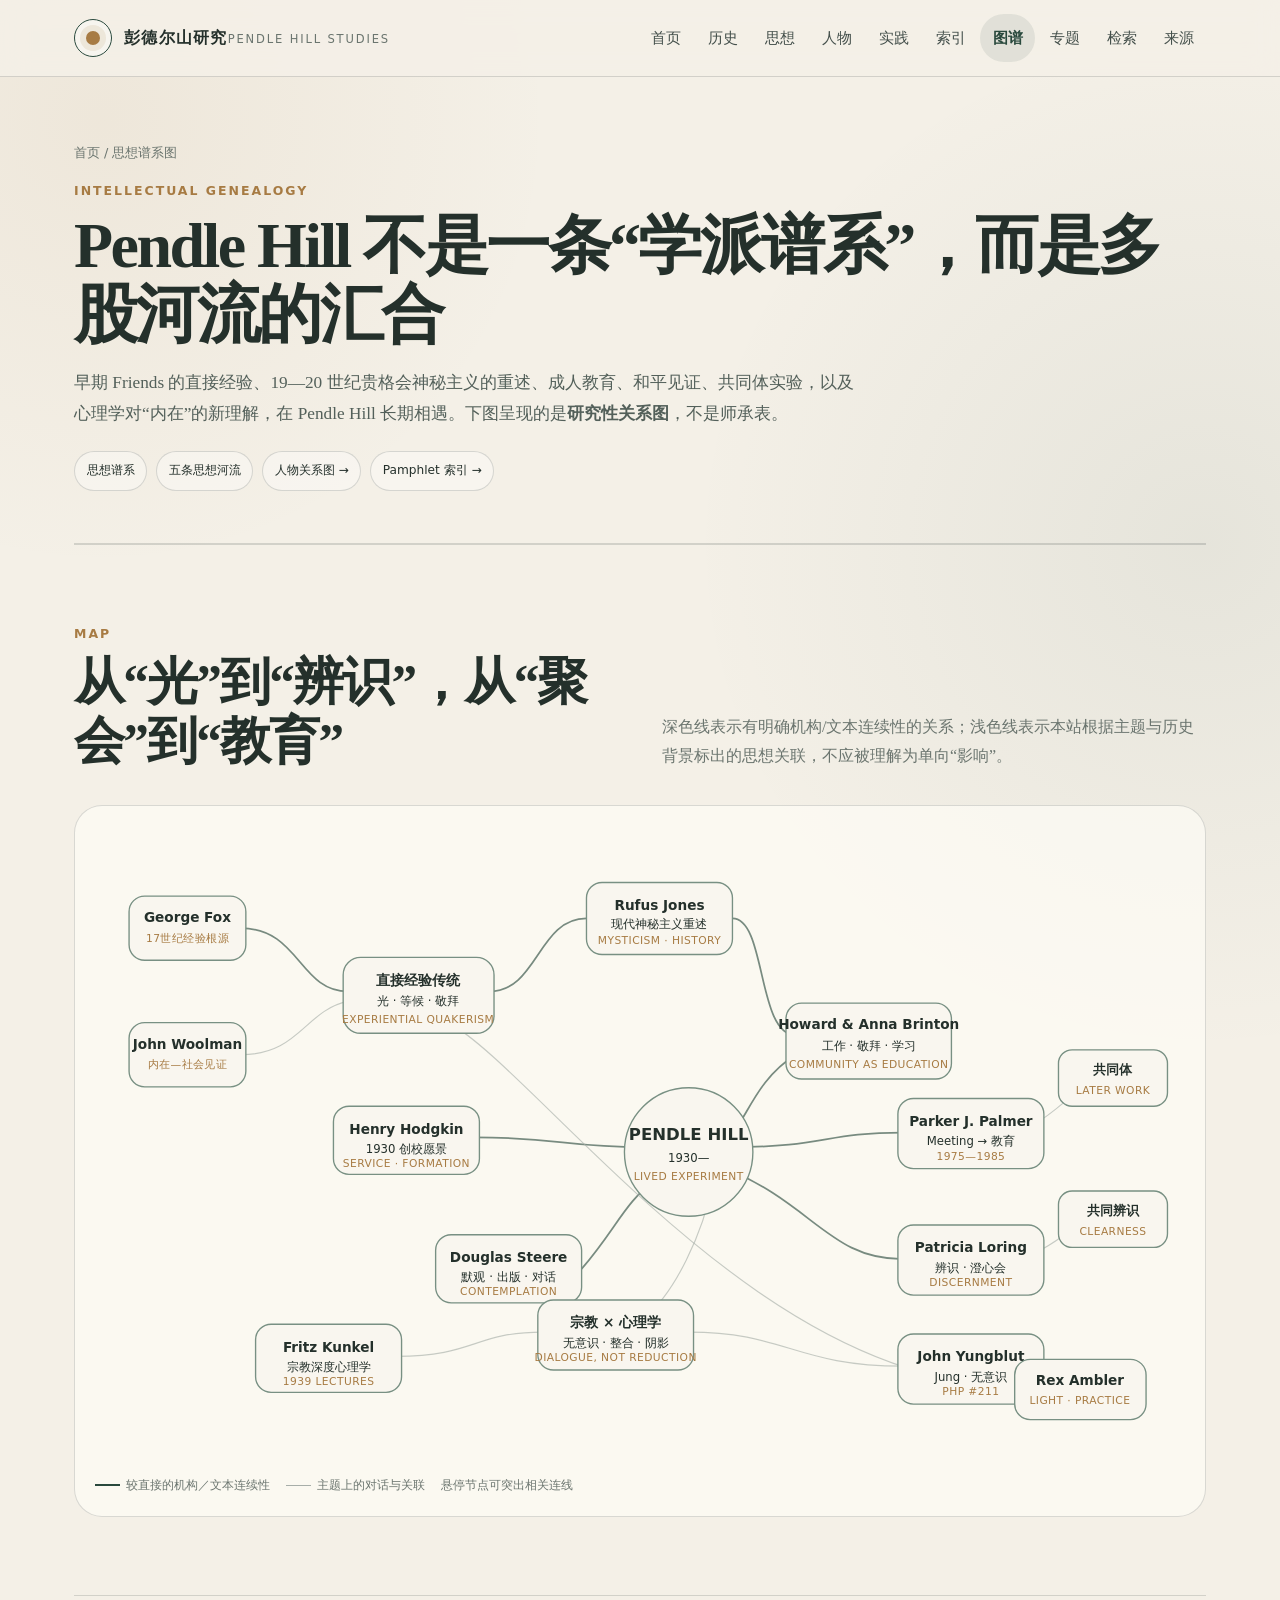
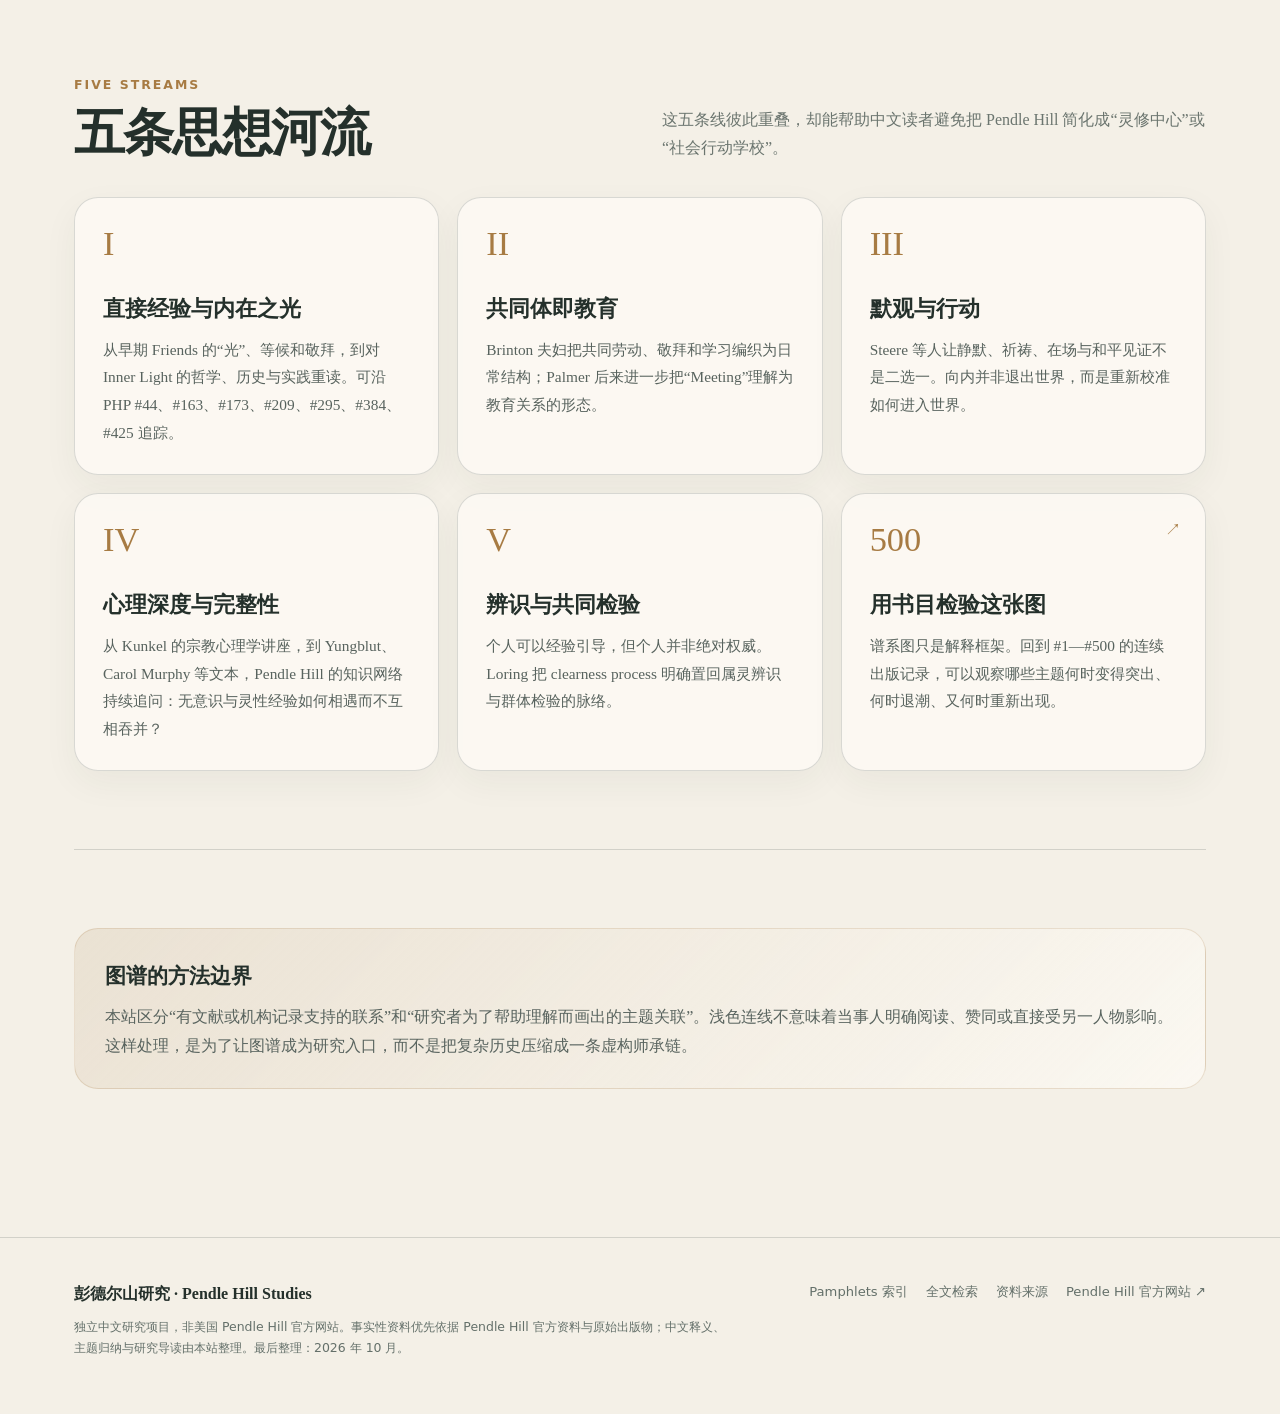
==== genealogy.html @ 38ac0c3a "Build Pendle Hill digital research center" ====
<!doctype html>
<html lang="zh-CN">
<head>
  <meta charset="utf-8"><meta name="viewport" content="width=device-width,initial-scale=1">
  <meta name="description" content="Pendle Hill 思想谱系图：从早期贵格会、内在之光、Rufus Jones、Brinton、Steere 到 Palmer、Loring 与当代实践。">
  <title>思想谱系图｜彭德尔山研究</title>
  <link rel="icon" href="assets/favicon.svg" type="image/svg+xml">
  <link rel="stylesheet" href="assets/style.css">
</head>
<body data-page="genealogy">
<header data-site-header></header>
<main id="main">
<div class="page-shell">
  <section class="page-hero">
    <div class="breadcrumbs"><a href="index.html">首页</a> / 思想谱系图</div>
    <div class="kicker">Intellectual Genealogy</div>
    <h1>Pendle Hill 不是一条“学派谱系”，而是多股河流的汇合</h1>
    <p>早期 Friends 的直接经验、19—20 世纪贵格会神秘主义的重述、成人教育、和平见证、共同体实验，以及心理学对“内在”的新理解，在 Pendle Hill 长期相遇。下图呈现的是<strong>研究性关系图</strong>，不是师承表。</p>
    <div class="subnav"><a href="#map">思想谱系</a><a href="#streams">五条思想河流</a><a href="network.html">人物关系图 →</a><a href="pamphlets.html">Pamphlet 索引 →</a></div>
  </section>

  <section class="section" id="map">
    <div class="section-head">
      <div><div class="kicker">Map</div><h2>从“光”到“辨识”，从“聚会”到“教育”</h2></div>
      <p>深色线表示有明确机构/文本连续性的关系；浅色线表示本站根据主题与历史背景标出的思想关联，不应被理解为单向“影响”。</p>
    </div>

    <div class="graph-shell" data-graph aria-label="Pendle Hill 思想谱系图">
      <svg viewBox="0 0 1120 650" role="img" aria-labelledby="genealogyTitle genealogyDesc">
        <title id="genealogyTitle">Pendle Hill 思想谱系</title>
        <desc id="genealogyDesc">从 George Fox、早期贵格会、Rufus Jones 等，连接到 Hodgkin、Brinton、Steere、Palmer、Loring、Yungblut 与当代实践。</desc>

        <path class="graph-edge strong" data-edge="fox,experience" d="M150 105 C210 105 210 170 260 170"/>
        <path class="graph-edge" data-edge="woolman,experience" d="M150 235 C210 235 215 190 260 180"/>
        <path class="graph-edge strong" data-edge="experience,jones" d="M405 170 C455 170 455 95 505 95"/>
        <path class="graph-edge strong" data-edge="jones,brinton" d="M655 95 C690 95 680 215 720 215"/>
        <path class="graph-edge strong" data-edge="hodgkin,pendle" d="M390 320 C480 320 480 330 565 330"/>
        <path class="graph-edge strong" data-edge="brinton,pendle" d="M720 235 C680 260 670 300 655 315"/>
        <path class="graph-edge strong" data-edge="steere,pendle" d="M500 455 C535 415 545 385 575 365"/>
        <path class="graph-edge" data-edge="kunkel,psych" d="M310 545 C390 545 390 520 460 520"/>
        <path class="graph-edge" data-edge="pendle,psych" d="M635 365 C625 420 595 480 565 505"/>
        <path class="graph-edge strong" data-edge="pendle,palmer" d="M655 330 C750 330 750 315 830 315"/>
        <path class="graph-edge strong" data-edge="pendle,loring" d="M645 350 C740 390 755 445 830 445"/>
        <path class="graph-edge" data-edge="psych,yungblut" d="M610 520 C710 520 720 555 830 555"/>
        <path class="graph-edge" data-edge="experience,ambler" d="M360 200 C455 250 680 575 945 575"/>
        <path class="graph-edge" data-edge="palmer,community" d="M930 315 C970 315 990 285 1020 265"/>
        <path class="graph-edge" data-edge="loring,discernment" d="M930 445 C975 445 990 420 1020 405"/>

        <g class="graph-node" data-node="fox"><rect x="35" y="72" rx="16" width="120" height="66"/><text x="95" y="99" text-anchor="middle" font-size="14" font-weight="700">George Fox</text><text class="node-kicker" x="95" y="119" text-anchor="middle">17世纪经验根源</text></g>
        <g class="graph-node" data-node="woolman"><rect x="35" y="202" rx="16" width="120" height="66"/><text x="95" y="229" text-anchor="middle" font-size="14" font-weight="700">John Woolman</text><text class="node-kicker" x="95" y="249" text-anchor="middle">内在—社会见证</text></g>
        <g class="graph-node" data-node="experience"><rect x="255" y="135" rx="18" width="155" height="78"/><text x="332" y="163" text-anchor="middle" font-size="14" font-weight="700">直接经验传统</text><text x="332" y="184" text-anchor="middle" font-size="12">光 · 等候 · 敬拜</text><text class="node-kicker" x="332" y="202" text-anchor="middle">EXPERIENTIAL QUAKERISM</text></g>

        <g class="graph-node" data-node="jones"><rect x="505" y="58" rx="16" width="150" height="74"/><text x="580" y="86" text-anchor="middle" font-size="14" font-weight="700">Rufus Jones</text><text x="580" y="105" text-anchor="middle" font-size="12">现代神秘主义重述</text><text class="node-kicker" x="580" y="121" text-anchor="middle">MYSTICISM · HISTORY</text></g>
        <g class="graph-node" data-node="hodgkin"><rect x="245" y="288" rx="16" width="150" height="70"/><text x="320" y="316" text-anchor="middle" font-size="14" font-weight="700">Henry Hodgkin</text><text x="320" y="336" text-anchor="middle" font-size="12">1930 创校愿景</text><text class="node-kicker" x="320" y="350" text-anchor="middle">SERVICE · FORMATION</text></g>
        <g class="graph-node" data-node="brinton"><rect x="710" y="182" rx="16" width="170" height="78"/><text x="795" y="209" text-anchor="middle" font-size="14" font-weight="700">Howard & Anna Brinton</text><text x="795" y="230" text-anchor="middle" font-size="12">工作 · 敬拜 · 学习</text><text class="node-kicker" x="795" y="249" text-anchor="middle">COMMUNITY AS EDUCATION</text></g>
        <g class="graph-node" data-node="steere"><rect x="350" y="420" rx="16" width="150" height="70"/><text x="425" y="448" text-anchor="middle" font-size="14" font-weight="700">Douglas Steere</text><text x="425" y="468" text-anchor="middle" font-size="12">默观 · 出版 · 对话</text><text class="node-kicker" x="425" y="482" text-anchor="middle">CONTEMPLATION</text></g>

        <g class="graph-node" data-node="pendle"><circle cx="610" cy="335" r="66"/><text x="610" y="323" text-anchor="middle" font-size="17" font-weight="700">PENDLE HILL</text><text x="610" y="345" text-anchor="middle" font-size="12">1930—</text><text class="node-kicker" x="610" y="364" text-anchor="middle">LIVED EXPERIMENT</text></g>

        <g class="graph-node" data-node="kunkel"><rect x="165" y="512" rx="16" width="150" height="70"/><text x="240" y="540" text-anchor="middle" font-size="14" font-weight="700">Fritz Kunkel</text><text x="240" y="560" text-anchor="middle" font-size="12">宗教深度心理学</text><text class="node-kicker" x="240" y="574" text-anchor="middle">1939 LECTURES</text></g>
        <g class="graph-node" data-node="psych"><rect x="455" y="487" rx="16" width="160" height="72"/><text x="535" y="515" text-anchor="middle" font-size="14" font-weight="700">宗教 × 心理学</text><text x="535" y="535" text-anchor="middle" font-size="12">无意识 · 整合 · 阴影</text><text class="node-kicker" x="535" y="550" text-anchor="middle">DIALOGUE, NOT REDUCTION</text></g>

        <g class="graph-node" data-node="palmer"><rect x="825" y="280" rx="16" width="150" height="72"/><text x="900" y="308" text-anchor="middle" font-size="14" font-weight="700">Parker J. Palmer</text><text x="900" y="328" text-anchor="middle" font-size="12">Meeting → 教育</text><text class="node-kicker" x="900" y="343" text-anchor="middle">1975—1985</text></g>
        <g class="graph-node" data-node="loring"><rect x="825" y="410" rx="16" width="150" height="72"/><text x="900" y="438" text-anchor="middle" font-size="14" font-weight="700">Patricia Loring</text><text x="900" y="458" text-anchor="middle" font-size="12">辨识 · 澄心会</text><text class="node-kicker" x="900" y="473" text-anchor="middle">DISCERNMENT</text></g>
        <g class="graph-node" data-node="yungblut"><rect x="825" y="522" rx="16" width="150" height="72"/><text x="900" y="550" text-anchor="middle" font-size="14" font-weight="700">John Yungblut</text><text x="900" y="570" text-anchor="middle" font-size="12">Jung · 无意识</text><text class="node-kicker" x="900" y="585" text-anchor="middle">PHP #211</text></g>
        <g class="graph-node" data-node="ambler"><rect x="945" y="548" rx="16" width="135" height="62"/><text x="1012" y="574" text-anchor="middle" font-size="14" font-weight="700">Rex Ambler</text><text class="node-kicker" x="1012" y="594" text-anchor="middle">LIGHT · PRACTICE</text></g>

        <g class="graph-node" data-node="community"><rect x="990" y="230" rx="14" width="112" height="58"/><text x="1046" y="255" text-anchor="middle" font-size="13" font-weight="700">共同体</text><text class="node-kicker" x="1046" y="275" text-anchor="middle">LATER WORK</text></g>
        <g class="graph-node" data-node="discernment"><rect x="990" y="375" rx="14" width="112" height="58"/><text x="1046" y="400" text-anchor="middle" font-size="13" font-weight="700">共同辨识</text><text class="node-kicker" x="1046" y="420" text-anchor="middle">CLEARNESS</text></g>
      </svg>
      <div class="graph-legend"><span><i class="legend-line"></i>较直接的机构／文本连续性</span><span><i class="legend-line soft"></i>主题上的对话与关联</span><span>悬停节点可突出相关连线</span></div>
    </div>
  </section>

  <section class="section" id="streams">
    <div class="section-head"><div><div class="kicker">Five Streams</div><h2>五条思想河流</h2></div><p>这五条线彼此重叠，却能帮助中文读者避免把 Pendle Hill 简化成“灵修中心”或“社会行动学校”。</p></div>
    <div class="grid-3">
      <div class="card"><div class="num">I</div><h3>直接经验与内在之光</h3><p>从早期 Friends 的“光”、等候和敬拜，到对 Inner Light 的哲学、历史与实践重读。可沿 PHP #44、#163、#173、#209、#295、#384、#425 追踪。</p></div>
      <div class="card"><div class="num">II</div><h3>共同体即教育</h3><p>Brinton 夫妇把共同劳动、敬拜和学习编织为日常结构；Palmer 后来进一步把“Meeting”理解为教育关系的形态。</p></div>
      <div class="card"><div class="num">III</div><h3>默观与行动</h3><p>Steere 等人让静默、祈祷、在场与和平见证不是二选一。向内并非退出世界，而是重新校准如何进入世界。</p></div>
      <div class="card"><div class="num">IV</div><h3>心理深度与完整性</h3><p>从 Kunkel 的宗教心理学讲座，到 Yungblut、Carol Murphy 等文本，Pendle Hill 的知识网络持续追问：无意识与灵性经验如何相遇而不互相吞并？</p></div>
      <div class="card"><div class="num">V</div><h3>辨识与共同检验</h3><p>个人可以经验引导，但个人并非绝对权威。Loring 把 clearness process 明确置回属灵辨识与群体检验的脉络。</p></div>
      <a class="card card-link" href="pamphlets.html"><div class="num">500</div><h3>用书目检验这张图</h3><p>谱系图只是解释框架。回到 #1—#500 的连续出版记录，可以观察哪些主题何时变得突出、何时退潮、又何时重新出现。</p></a>
    </div>
  </section>

  <section class="section">
    <div class="callout"><h3>图谱的方法边界</h3><p>本站区分“有文献或机构记录支持的联系”和“研究者为了帮助理解而画出的主题关联”。浅色连线不意味着当事人明确阅读、赞同或直接受另一人物影响。这样处理，是为了让图谱成为研究入口，而不是把复杂历史压缩成一条虚构师承链。</p></div>
  </section>
</div>
</main>
<footer data-site-footer></footer>
<script src="assets/site.js"></script>
<script src="assets/research.js"></script>
</body>
</html>
---- assets/style.css ----
:root{
  --paper:#f4f0e7;
  --paper-2:#ebe4d7;
  --ink:#24302b;
  --muted:#6b756f;
  --forest:#29493d;
  --forest-2:#3c6152;
  --ochre:#a77b43;
  --clay:#8a5f4a;
  --line:rgba(36,48,43,.16);
  --white:#fffdf8;
  --shadow:0 18px 50px rgba(33,45,40,.08);
  --radius:24px;
  --radius-sm:14px;
  --max:1180px;
}
*{box-sizing:border-box}
html{scroll-behavior:smooth}
body{
  margin:0;
  color:var(--ink);
  background:
    radial-gradient(circle at 8% 4%, rgba(167,123,67,.08), transparent 28rem),
    radial-gradient(circle at 94% 18%, rgba(41,73,61,.07), transparent 32rem),
    var(--paper);
  font-family:"Noto Serif SC","Source Han Serif SC","Songti SC",STSong,Georgia,serif;
  line-height:1.8;
  -webkit-font-smoothing:antialiased;
}
a{color:inherit;text-decoration:none}
a:hover{color:var(--forest-2)}
img{max-width:100%;display:block}
button,input{font:inherit}
::selection{background:rgba(167,123,67,.28)}

.skip-link{position:absolute;left:-999px;top:0;background:var(--ink);color:#fff;padding:.75rem 1rem;z-index:1000}
.skip-link:focus{left:1rem;top:1rem}

.site-header{
  position:sticky;top:0;z-index:100;
  backdrop-filter:blur(14px);
  background:rgba(244,240,231,.88);
  border-bottom:1px solid var(--line);
}
.header-inner{max-width:var(--max);margin:auto;min-height:76px;padding:0 24px;display:flex;align-items:center;justify-content:space-between;gap:24px}
.brand{display:flex;align-items:center;gap:12px;min-width:max-content}
.brand-mark{width:38px;height:38px;border-radius:50%;border:1.5px solid var(--forest);display:grid;place-items:center;position:relative;background:rgba(255,255,255,.36)}
.brand-mark:before{content:"";width:14px;height:14px;border-radius:50%;background:var(--ochre);box-shadow:0 0 0 6px rgba(167,123,67,.12)}
.brand-cn{font-weight:700;letter-spacing:.08em;font-size:1rem}
.brand-en{font-family:ui-sans-serif,system-ui,-apple-system,BlinkMacSystemFont,"Segoe UI",sans-serif;font-size:.72rem;letter-spacing:.16em;color:var(--muted);text-transform:uppercase;margin-top:-2px}
.site-nav{display:flex;align-items:center;gap:2px;font-family:ui-sans-serif,system-ui,-apple-system,"PingFang SC","Microsoft YaHei",sans-serif;font-size:.92rem}
.site-nav a{padding:.7rem .78rem;border-radius:999px;color:#44504b}
.site-nav a[aria-current="page"]{background:rgba(41,73,61,.09);color:var(--forest);font-weight:650}
.nav-toggle{display:none;border:1px solid var(--line);background:transparent;border-radius:999px;padding:.55rem .8rem;color:var(--ink)}

.page-shell{max-width:var(--max);margin:auto;padding:0 24px}
.hero{padding:88px 0 72px;display:grid;grid-template-columns:minmax(0,1.22fr) minmax(330px,.78fr);gap:54px;align-items:center}
.eyebrow{font-family:ui-sans-serif,system-ui,-apple-system,"PingFang SC","Microsoft YaHei",sans-serif;text-transform:uppercase;letter-spacing:.17em;font-size:.75rem;color:var(--forest-2);font-weight:700}
.hero h1{font-size:clamp(2.7rem,6vw,5.5rem);line-height:1.05;letter-spacing:-.045em;margin:18px 0 24px;font-weight:650}
.hero h1 .en{display:block;font-family:Georgia,"Times New Roman",serif;font-size:.37em;letter-spacing:.05em;text-transform:uppercase;color:var(--ochre);margin-top:16px}
.hero-copy{font-size:1.13rem;color:#4b5752;max-width:44rem;margin:0 0 30px}
.hero-actions{display:flex;gap:12px;flex-wrap:wrap}
.btn{display:inline-flex;align-items:center;justify-content:center;gap:.45rem;padding:.82rem 1.15rem;border-radius:999px;border:1px solid var(--forest);font-family:ui-sans-serif,system-ui,-apple-system,"PingFang SC","Microsoft YaHei",sans-serif;font-size:.92rem;font-weight:650;transition:.2s ease}
.btn-primary{background:var(--forest);color:#fff}
.btn-primary:hover{background:#203c33;color:#fff;transform:translateY(-1px)}
.btn-secondary{background:rgba(255,255,255,.38)}
.btn-secondary:hover{background:rgba(255,255,255,.8);transform:translateY(-1px)}
.hero-visual{min-height:460px;position:relative;display:grid;place-items:center}
.hill-orbit{width:min(430px,100%);aspect-ratio:1;border-radius:50%;position:relative;background:radial-gradient(circle at 50% 45%,rgba(255,255,255,.76),rgba(255,255,255,.18) 48%,transparent 72%);border:1px solid rgba(41,73,61,.16)}
.hill-orbit:before,.hill-orbit:after{content:"";position:absolute;border:1px solid rgba(41,73,61,.12);border-radius:50%;inset:10%}
.hill-orbit:after{inset:22%}
.sun{position:absolute;width:52px;height:52px;border-radius:50%;background:var(--ochre);left:50%;top:29%;transform:translate(-50%,-50%);box-shadow:0 0 0 14px rgba(167,123,67,.08),0 0 70px rgba(167,123,67,.24)}
.hill-line{position:absolute;left:8%;right:8%;bottom:22%;height:150px}
.hill-line svg{width:100%;height:100%}
.orbit-label{position:absolute;font-family:ui-sans-serif,system-ui,-apple-system,"PingFang SC","Microsoft YaHei",sans-serif;font-size:.74rem;color:var(--muted);letter-spacing:.08em}
.ol-1{top:7%;left:49%;transform:translateX(-50%)}
.ol-2{right:-3%;top:50%}
.ol-3{bottom:6%;left:49%;transform:translateX(-50%)}
.ol-4{left:-2%;top:50%}

.notice{border:1px solid var(--line);background:rgba(255,253,248,.62);border-radius:18px;padding:18px 20px;color:#4c5853;font-size:.92rem;box-shadow:var(--shadow)}
.notice strong{color:var(--ink)}

.section{padding:78px 0;border-top:1px solid var(--line)}
.section-head{display:flex;justify-content:space-between;gap:28px;align-items:flex-end;margin-bottom:34px}
.section-head h2{margin:0;font-size:clamp(2rem,4vw,3.35rem);line-height:1.15;letter-spacing:-.035em}
.section-head p{margin:0;color:var(--muted);max-width:34rem}
.kicker{font-family:ui-sans-serif,system-ui,-apple-system,"PingFang SC","Microsoft YaHei",sans-serif;color:var(--ochre);font-size:.78rem;letter-spacing:.16em;text-transform:uppercase;font-weight:700;margin-bottom:8px}

.grid-3{display:grid;grid-template-columns:repeat(3,1fr);gap:18px}
.grid-4{display:grid;grid-template-columns:repeat(4,1fr);gap:16px}
.card{background:rgba(255,253,248,.68);border:1px solid var(--line);border-radius:var(--radius);padding:28px;box-shadow:0 12px 35px rgba(39,51,46,.05)}
.card h3{font-size:1.35rem;margin:0 0 12px;line-height:1.35}
.card p{margin:0;color:#58635e;font-size:.96rem}
.card .num{font-family:Georgia,serif;color:var(--ochre);font-size:2.15rem;line-height:1;margin-bottom:34px}
.card .meta{font-family:ui-sans-serif,system-ui,-apple-system,"PingFang SC","Microsoft YaHei",sans-serif;color:var(--muted);font-size:.76rem;letter-spacing:.06em;margin-top:18px}
.card-link{position:relative;transition:.2s ease}
.card-link:hover{transform:translateY(-3px);border-color:rgba(41,73,61,.28);box-shadow:0 18px 45px rgba(39,51,46,.09)}
.card-link:after{content:"↗";position:absolute;right:24px;top:22px;color:var(--ochre)}

.band{background:var(--forest);color:#edf3ef;border-radius:32px;padding:44px;display:grid;grid-template-columns:1fr 1fr;gap:36px;align-items:center;box-shadow:var(--shadow)}
.band h2{margin:0 0 14px;font-size:clamp(2rem,4vw,3.1rem);line-height:1.15}
.band p{color:#d3dfd9;margin:0;max-width:42rem}
.band .quote{font-size:1.22rem;line-height:1.75;border-left:2px solid rgba(255,255,255,.25);padding-left:24px;color:#fffdf8}
.band .quote small{display:block;margin-top:14px;color:#b9cbc2;font-family:ui-sans-serif,system-ui,-apple-system,"PingFang SC","Microsoft YaHei",sans-serif;font-size:.78rem;letter-spacing:.06em}

.timeline{position:relative;margin-top:18px}
.timeline:before{content:"";position:absolute;left:91px;top:6px;bottom:8px;width:1px;background:var(--line)}
.timeline-item{display:grid;grid-template-columns:70px 1fr;gap:42px;position:relative;padding:0 0 34px}
.timeline-item:last-child{padding-bottom:0}
.timeline-year{font-family:Georgia,serif;color:var(--ochre);font-size:1.1rem;font-weight:700;text-align:right;padding-top:1px}
.timeline-body{padding:0 0 4px;position:relative}
.timeline-body:before{content:"";position:absolute;left:-48px;top:9px;width:11px;height:11px;border-radius:50%;background:var(--paper);border:2px solid var(--forest)}
.timeline-body h3{font-size:1.15rem;margin:0 0 6px}
.timeline-body p{margin:0;color:#5f6965;max-width:50rem}

.page-hero{padding:64px 0 52px;border-bottom:1px solid var(--line)}
.page-hero .breadcrumbs{font-family:ui-sans-serif,system-ui,-apple-system,"PingFang SC","Microsoft YaHei",sans-serif;color:var(--muted);font-size:.8rem;margin-bottom:16px}
.page-hero h1{margin:0 0 18px;font-size:clamp(2.6rem,5vw,4.7rem);line-height:1.08;letter-spacing:-.04em}
.page-hero p{margin:0;max-width:49rem;color:#53605a;font-size:1.08rem}

.prose{max-width:780px}
.prose h2{font-size:2rem;line-height:1.3;margin:2.5rem 0 1rem}
.prose h3{font-size:1.35rem;line-height:1.4;margin:2rem 0 .8rem}
.prose p{color:#4f5a55;margin:0 0 1.15rem}
.prose strong{color:var(--ink)}
.prose blockquote{margin:2rem 0;padding:18px 22px;border-left:3px solid var(--ochre);background:rgba(255,253,248,.55);color:#45514c}

.split{display:grid;grid-template-columns:minmax(0,1.2fr) minmax(280px,.8fr);gap:46px;align-items:start}
.sticky-note{position:sticky;top:105px;background:rgba(255,253,248,.78);border:1px solid var(--line);border-radius:var(--radius);padding:26px}
.sticky-note h3{margin:0 0 14px;font-size:1.15rem}
.sticky-note ul{margin:0;padding-left:1.15rem;color:#59645f}
.sticky-note li+li{margin-top:.55rem}

.term-grid{display:grid;grid-template-columns:repeat(2,1fr);gap:16px}
.term{border-top:1px solid var(--line);padding:22px 0}
.term dt{font-weight:700;font-size:1.08rem}
.term dt span{font-family:Georgia,serif;color:var(--ochre);font-weight:400;margin-left:.45rem;font-size:.92rem}
.term dd{margin:.55rem 0 0;color:#5f6965}

.people-grid{display:grid;grid-template-columns:repeat(3,1fr);gap:18px}
.person{background:rgba(255,253,248,.68);border:1px solid var(--line);border-radius:22px;padding:24px;min-height:250px;display:flex;flex-direction:column}
.person .initial{width:52px;height:52px;border-radius:50%;background:rgba(41,73,61,.09);display:grid;place-items:center;font-family:Georgia,serif;color:var(--forest);font-size:1.15rem;margin-bottom:28px}
.person h3{margin:0 0 4px;font-size:1.22rem}
.person .role{font-family:ui-sans-serif,system-ui,-apple-system,"PingFang SC","Microsoft YaHei",sans-serif;color:var(--ochre);font-size:.78rem;letter-spacing:.04em;margin-bottom:12px}
.person p{margin:0;color:#5b6661;font-size:.94rem}
.person .years{margin-top:auto;padding-top:18px;color:var(--muted);font-size:.8rem}

.filters{display:flex;gap:10px;flex-wrap:wrap;margin:0 0 26px}
.filter-btn{border:1px solid var(--line);background:rgba(255,255,255,.34);color:#4d5953;padding:.6rem .9rem;border-radius:999px;cursor:pointer;font-family:ui-sans-serif,system-ui,-apple-system,"PingFang SC","Microsoft YaHei",sans-serif;font-size:.86rem}
.filter-btn.active{background:var(--forest);border-color:var(--forest);color:white}
.library-grid{display:grid;grid-template-columns:repeat(2,1fr);gap:16px}
.library-item{background:rgba(255,253,248,.72);border:1px solid var(--line);border-radius:20px;padding:24px;display:flex;gap:18px}
.lib-no{min-width:56px;height:56px;border-radius:14px;background:var(--paper-2);display:grid;place-items:center;font-family:Georgia,serif;color:var(--forest);font-size:.9rem}
.lib-body h3{margin:0 0 4px;font-size:1.08rem;line-height:1.4}
.lib-body .author{font-family:ui-sans-serif,system-ui,-apple-system,"PingFang SC","Microsoft YaHei",sans-serif;color:var(--ochre);font-size:.78rem;margin-bottom:10px}
.lib-body p{margin:0;color:#606a65;font-size:.9rem}
.tags{display:flex;gap:6px;flex-wrap:wrap;margin-top:12px}
.tag{font-family:ui-sans-serif,system-ui,-apple-system,"PingFang SC","Microsoft YaHei",sans-serif;font-size:.7rem;border:1px solid var(--line);border-radius:999px;padding:.2rem .48rem;color:#69736e}
.search-row{display:flex;gap:10px;margin:0 0 18px}
.search-row input{width:100%;background:rgba(255,253,248,.74);border:1px solid var(--line);border-radius:14px;padding:.78rem 1rem;color:var(--ink);outline:none}
.search-row input:focus{border-color:rgba(41,73,61,.45);box-shadow:0 0 0 3px rgba(41,73,61,.07)}

.source-list{display:grid;gap:12px}
.source-item{border:1px solid var(--line);background:rgba(255,253,248,.68);border-radius:18px;padding:20px 22px;display:grid;grid-template-columns:150px 1fr;gap:22px}
.source-type{font-family:ui-sans-serif,system-ui,-apple-system,"PingFang SC","Microsoft YaHei",sans-serif;color:var(--ochre);font-size:.75rem;letter-spacing:.08em;text-transform:uppercase}
.source-item h3{margin:0 0 5px;font-size:1.05rem}
.source-item p{margin:0;color:#606a65;font-size:.9rem}
.source-item a{text-decoration:underline;text-decoration-color:rgba(41,73,61,.25);text-underline-offset:4px}

.callout{border-radius:24px;padding:28px 30px;background:linear-gradient(135deg,rgba(167,123,67,.12),rgba(255,253,248,.62));border:1px solid rgba(167,123,67,.2)}
.callout h3{margin:0 0 8px;font-size:1.3rem}
.callout p{margin:0;color:#59645f}

.site-footer{border-top:1px solid var(--line);margin-top:70px;padding:42px 0 56px;color:#64706a}
.footer-inner{max-width:var(--max);margin:auto;padding:0 24px;display:grid;grid-template-columns:1.2fr .8fr;gap:34px}
.footer-title{color:var(--ink);font-weight:700;margin-bottom:8px}
.footer-small{font-family:ui-sans-serif,system-ui,-apple-system,"PingFang SC","Microsoft YaHei",sans-serif;font-size:.78rem;line-height:1.65}
.footer-links{display:flex;gap:18px;justify-content:flex-end;flex-wrap:wrap;font-family:ui-sans-serif,system-ui,-apple-system,"PingFang SC","Microsoft YaHei",sans-serif;font-size:.82rem}

/* Digital research center */
.metric-grid{display:grid;grid-template-columns:repeat(4,1fr);gap:14px;margin:26px 0 0}
.metric{background:rgba(255,253,248,.7);border:1px solid var(--line);border-radius:18px;padding:20px}
.metric strong{display:block;font-family:Georgia,serif;color:var(--forest);font-size:2rem;line-height:1.1;margin-bottom:6px}
.metric span{font-family:ui-sans-serif,system-ui,-apple-system,"PingFang SC","Microsoft YaHei",sans-serif;color:var(--muted);font-size:.8rem}
.digital-grid{display:grid;grid-template-columns:repeat(3,1fr);gap:16px}
.digital-module{min-height:235px;display:flex;flex-direction:column}
.digital-module .module-icon{font-family:Georgia,serif;color:var(--ochre);font-size:1.8rem;margin-bottom:28px}
.digital-module .meta{margin-top:auto;padding-top:18px}
.research-note{font-size:.86rem;color:var(--muted);border-left:2px solid var(--ochre);padding-left:14px;margin-top:18px}

.research-toolbar{display:grid;grid-template-columns:minmax(240px,1.7fr) repeat(4,minmax(125px,.65fr));gap:10px;margin:0 0 16px}
.research-toolbar input,.research-toolbar select{width:100%;background:rgba(255,253,248,.78);border:1px solid var(--line);border-radius:12px;padding:.72rem .82rem;color:var(--ink);outline:none;font-family:ui-sans-serif,system-ui,-apple-system,"PingFang SC","Microsoft YaHei",sans-serif;font-size:.84rem}
.research-toolbar input:focus,.research-toolbar select:focus{border-color:rgba(41,73,61,.5);box-shadow:0 0 0 3px rgba(41,73,61,.07)}
.database-status{display:flex;justify-content:space-between;gap:18px;align-items:center;margin:0 0 18px;font-family:ui-sans-serif,system-ui,-apple-system,"PingFang SC","Microsoft YaHei",sans-serif;color:var(--muted);font-size:.78rem}
.pamphlet-table-wrap{border:1px solid var(--line);border-radius:18px;overflow:auto;background:rgba(255,253,248,.66);box-shadow:0 12px 35px rgba(39,51,46,.04)}
.pamphlet-table{width:100%;border-collapse:collapse;min-width:920px}
.pamphlet-table th{position:sticky;top:0;z-index:1;background:#e9e3d7;color:#46524c;text-align:left;font-family:ui-sans-serif,system-ui,-apple-system,"PingFang SC","Microsoft YaHei",sans-serif;font-size:.75rem;letter-spacing:.04em;padding:12px 14px;border-bottom:1px solid var(--line)}
.pamphlet-table td{vertical-align:top;padding:16px 14px;border-bottom:1px solid rgba(36,48,43,.1);font-size:.88rem}
.pamphlet-table tr:last-child td{border-bottom:0}
.pamphlet-table tr:target{background:rgba(167,123,67,.12)}
.pamphlet-no{font-family:Georgia,serif;color:var(--forest);font-weight:700;white-space:nowrap}
.pamphlet-date{white-space:nowrap;color:var(--muted);font-family:ui-sans-serif,system-ui,-apple-system,"PingFang SC","Microsoft YaHei",sans-serif}
.pamphlet-main{min-width:330px}
.pamphlet-title-cn{font-weight:700;font-size:1rem;line-height:1.45;margin-bottom:3px}
.pamphlet-title-cn.pending{font-weight:500;color:#9a9184;font-size:.78rem}
.pamphlet-title-en{font-family:Georgia,"Times New Roman",serif;color:#59635e;line-height:1.45}
.pamphlet-author{min-width:150px;color:#505c56}
.pamphlet-source{min-width:112px;font-family:ui-sans-serif,system-ui,-apple-system,"PingFang SC","Microsoft YaHei",sans-serif;font-size:.72rem;color:var(--muted)}
.pamphlet-source a{text-decoration:underline;text-underline-offset:3px}
.pamphlet-tags{display:flex;gap:5px;flex-wrap:wrap;margin-top:8px}
.topic-chip{display:inline-flex;border-radius:999px;padding:.16rem .45rem;background:rgba(41,73,61,.07);color:#557066;font-family:ui-sans-serif,system-ui,-apple-system,"PingFang SC","Microsoft YaHei",sans-serif;font-size:.65rem}
.translation-reviewed{background:rgba(167,123,67,.13);color:#795b33}
.translation-working{background:rgba(107,117,111,.09);color:#727a76}
.source-badge{display:inline-flex;border:1px solid var(--line);border-radius:999px;padding:.16rem .4rem;margin-bottom:5px}
.source-badge.official{border-color:rgba(41,73,61,.25);background:rgba(41,73,61,.07);color:var(--forest)}
.more-row{text-align:center;margin-top:18px}
.more-button{border:1px solid var(--forest);border-radius:999px;background:transparent;padding:.72rem 1.1rem;color:var(--forest);cursor:pointer}

.graph-shell{position:relative;background:rgba(255,253,248,.64);border:1px solid var(--line);border-radius:28px;padding:20px;overflow:auto}
.graph-shell svg{display:block;width:100%;min-width:850px;height:auto}
.graph-node rect,.graph-node circle{fill:#f9f6ef;stroke:#789083;stroke-width:1.4;transition:.2s ease}
.graph-node text{fill:var(--ink);font-family:ui-sans-serif,system-ui,-apple-system,"PingFang SC","Microsoft YaHei",sans-serif;pointer-events:none}
.graph-node .node-kicker{fill:var(--ochre);font-size:11px;letter-spacing:.04em}
.graph-edge{stroke:#a7aea9;stroke-width:1.2;fill:none;opacity:.62;transition:.2s ease}
.graph-edge.strong{stroke:var(--forest);stroke-width:1.8}
.graph-shell.is-focused .graph-node,.graph-shell.is-focused .graph-edge{opacity:.23}
.graph-shell.is-focused .graph-node.is-active,.graph-shell.is-focused .graph-edge.is-active{opacity:1}
.graph-node.is-active rect,.graph-node.is-active circle{stroke:var(--ochre);stroke-width:2.2;fill:#fffaf0}
.graph-legend{display:flex;gap:16px;flex-wrap:wrap;margin-top:16px;font-family:ui-sans-serif,system-ui,-apple-system,"PingFang SC","Microsoft YaHei",sans-serif;font-size:.74rem;color:var(--muted)}
.legend-line{display:inline-block;width:25px;border-top:2px solid var(--forest);vertical-align:middle;margin-right:6px}
.legend-line.soft{border-color:#a7aea9;border-top-width:1px}
.relation-list{display:grid;grid-template-columns:repeat(2,1fr);gap:12px;margin-top:24px}
.relation-item{border:1px solid var(--line);border-radius:16px;padding:16px 18px;background:rgba(255,253,248,.6)}
.relation-item strong{display:block;margin-bottom:4px}
.relation-item span{font-size:.86rem;color:var(--muted)}

.topic-nav{display:flex;gap:8px;flex-wrap:wrap;margin:20px 0 0}
.topic-nav a{border:1px solid var(--line);border-radius:999px;padding:.42rem .7rem;font-family:ui-sans-serif,system-ui,-apple-system,"PingFang SC","Microsoft YaHei",sans-serif;font-size:.76rem;background:rgba(255,255,255,.35)}
.topic-section{scroll-margin-top:100px}
.evidence-grid{display:grid;grid-template-columns:1fr 1fr;gap:16px}
.evidence-card{border:1px solid var(--line);background:rgba(255,253,248,.67);border-radius:18px;padding:22px}
.evidence-card .evidence-type{color:var(--ochre);font-family:ui-sans-serif,system-ui,-apple-system,"PingFang SC","Microsoft YaHei",sans-serif;font-size:.7rem;text-transform:uppercase;letter-spacing:.08em}
.evidence-card h3{margin:8px 0;font-size:1.08rem}
.evidence-card p{margin:0;color:#5c6762;font-size:.9rem}

.search-hero{max-width:780px;margin:0 auto}
.global-search{width:100%;font-size:1.1rem;background:#fffdf8;border:1px solid rgba(41,73,61,.28);border-radius:18px;padding:1rem 1.1rem;box-shadow:var(--shadow);outline:none}
.global-search:focus{border-color:var(--forest);box-shadow:0 0 0 4px rgba(41,73,61,.08),var(--shadow)}
.search-examples{display:flex;gap:7px;flex-wrap:wrap;margin-top:12px}
.search-example{border:0;background:rgba(41,73,61,.08);border-radius:999px;padding:.38rem .62rem;color:var(--forest);cursor:pointer;font-family:ui-sans-serif,system-ui,-apple-system,"PingFang SC","Microsoft YaHei",sans-serif;font-size:.72rem}
.search-meta{margin:12px 0 24px;color:var(--muted);font-family:ui-sans-serif,system-ui,-apple-system,"PingFang SC","Microsoft YaHei",sans-serif;font-size:.78rem}
.search-results{display:grid;gap:10px}
.result-item{display:block;background:rgba(255,253,248,.7);border:1px solid var(--line);border-radius:17px;padding:18px 20px;transition:.15s ease}
.result-item:hover{border-color:rgba(41,73,61,.35);transform:translateY(-1px)}
.result-type{font-family:ui-sans-serif,system-ui,-apple-system,"PingFang SC","Microsoft YaHei",sans-serif;color:var(--ochre);font-size:.68rem;letter-spacing:.06em}
.result-item h3{margin:4px 0 5px;font-size:1.04rem}
.result-item p{margin:0;color:#626c67;font-size:.86rem}
.empty-state{padding:34px;text-align:center;color:var(--muted);border:1px dashed var(--line);border-radius:18px}
.subnav{display:flex;gap:9px;flex-wrap:wrap;margin-top:22px}
.subnav a{padding:.5rem .72rem;border-radius:999px;border:1px solid var(--line);font-family:ui-sans-serif,system-ui,-apple-system,"PingFang SC","Microsoft YaHei",sans-serif;font-size:.76rem;background:rgba(255,255,255,.35)}

@media (max-width: 1100px){
  .research-toolbar{grid-template-columns:1fr 1fr 1fr}
  .research-toolbar input{grid-column:1/-1}
  .metric-grid{grid-template-columns:1fr 1fr}
}
@media (max-width: 980px){
  .site-nav{display:none;position:absolute;top:76px;left:16px;right:16px;background:rgba(244,240,231,.98);border:1px solid var(--line);border-radius:18px;padding:10px;box-shadow:var(--shadow);flex-direction:column;align-items:stretch}
  .site-nav.open{display:flex}
  .nav-toggle{display:inline-flex}
  .hero{grid-template-columns:1fr;padding-top:64px}
  .hero-visual{min-height:380px}
  .hill-orbit{width:min(390px,88vw)}
  .grid-3{grid-template-columns:1fr 1fr}
  .grid-4{grid-template-columns:1fr 1fr}
  .digital-grid{grid-template-columns:1fr 1fr}
  .evidence-grid,.relation-list{grid-template-columns:1fr}
  .band{grid-template-columns:1fr}
  .split{grid-template-columns:1fr}
  .sticky-note{position:static}
  .people-grid{grid-template-columns:1fr 1fr}
  .research-toolbar{grid-template-columns:1fr 1fr}
  .research-toolbar input{grid-column:1/-1}
}
@media (max-width: 680px){
  .header-inner,.page-shell,.footer-inner{padding-left:18px;padding-right:18px}
  .hero{padding:50px 0 58px;gap:24px}
  .hero h1{font-size:3.2rem}
  .hero-visual{min-height:315px}
  .section{padding:58px 0}
  .section-head{align-items:flex-start;flex-direction:column}
  .grid-3,.grid-4,.term-grid,.people-grid,.library-grid,.digital-grid,.metric-grid,.evidence-grid,.relation-list{grid-template-columns:1fr}
  .research-toolbar{grid-template-columns:1fr}
  .research-toolbar input{grid-column:auto}
  .database-status{align-items:flex-start;flex-direction:column;gap:4px}
  .band{padding:30px 24px;border-radius:24px}
  .timeline:before{left:64px}
  .timeline-item{grid-template-columns:48px 1fr;gap:32px}
  .timeline-body:before{left:-38px}
  .source-item{grid-template-columns:1fr;gap:8px}
  .footer-inner{grid-template-columns:1fr}
  .footer-links{justify-content:flex-start}
}
@media (prefers-reduced-motion:reduce){*{scroll-behavior:auto!important;transition:none!important}}
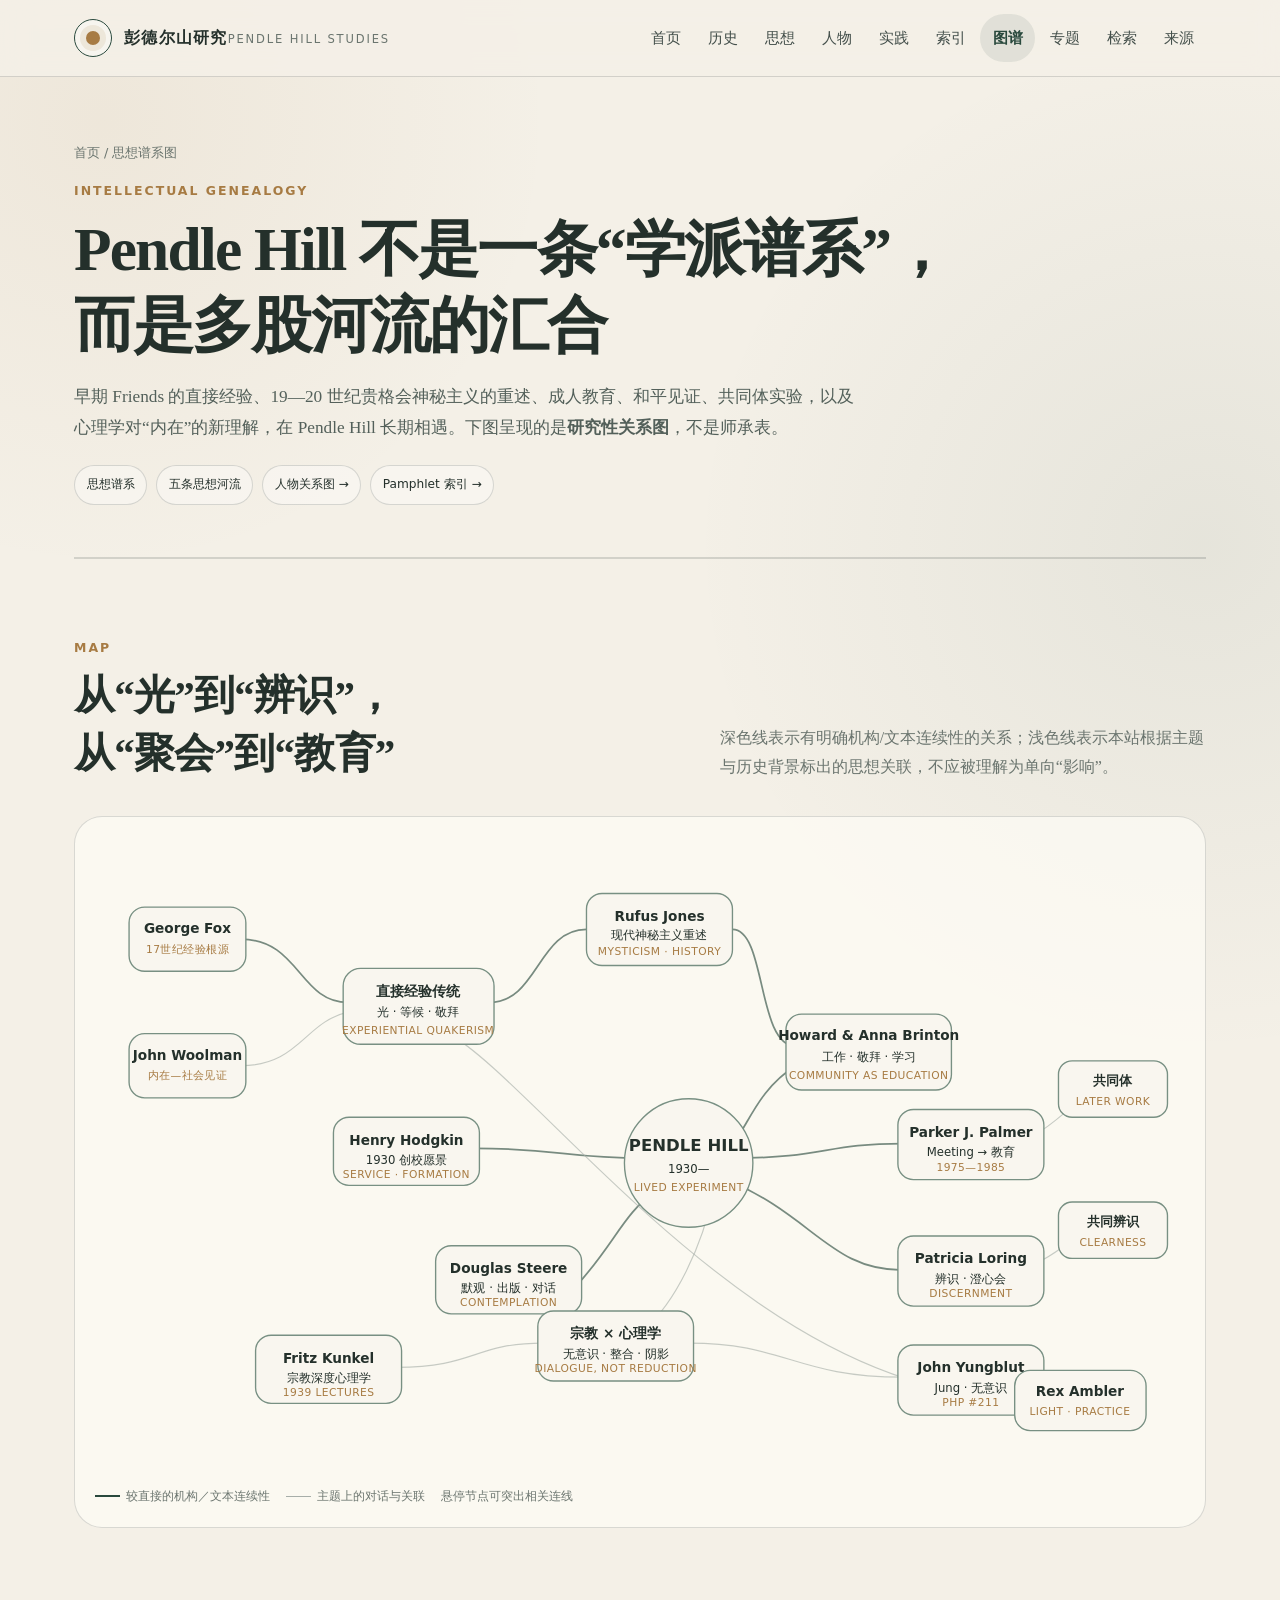
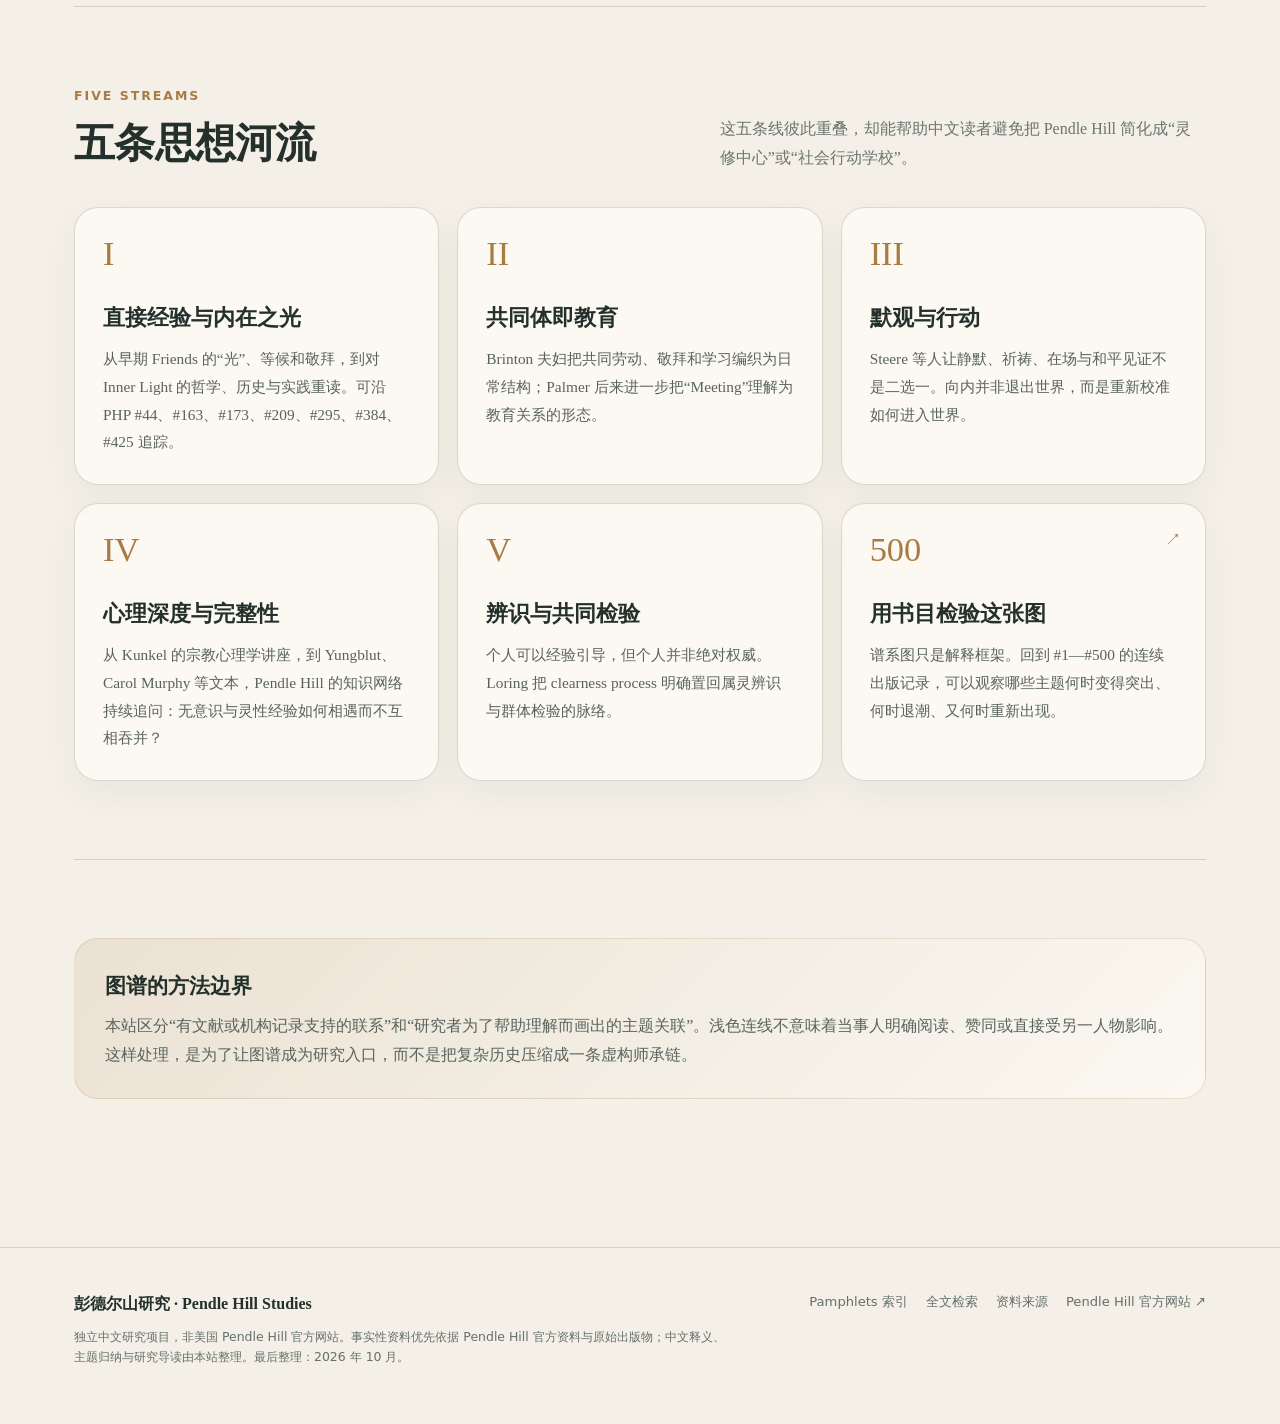
==== commit b7c9702f: "Refine heading typography and semantic wrapping" ====
--- a/genealogy.html
+++ b/genealogy.html
@@ -14,7 +14,7 @@
   <section class="page-hero">
     <div class="breadcrumbs"><a href="index.html">首页</a> / 思想谱系图</div>
     <div class="kicker">Intellectual Genealogy</div>
-    <h1>Pendle Hill 不是一条“学派谱系”，而是多股河流的汇合</h1>
+    <h1>Pendle Hill <br class="mobile-break">不是一条“学派谱系”，<br>而是多股河流的汇合</h1>
     <p>早期 Friends 的直接经验、19—20 世纪贵格会神秘主义的重述、成人教育、和平见证、共同体实验，以及心理学对“内在”的新理解，在 Pendle Hill 长期相遇。下图呈现的是<strong>研究性关系图</strong>，不是师承表。</p>
     <div class="subnav"><a href="#map">思想谱系</a><a href="#streams">五条思想河流</a><a href="network.html">人物关系图 →</a><a href="pamphlets.html">Pamphlet 索引 →</a></div>
   </section>
--- a/assets/style.css
+++ b/assets/style.css
@@ -32,6 +32,26 @@
 img{max-width:100%;display:block}
 button,input{font:inherit}
 ::selection{background:rgba(167,123,67,.28)}
+
+/* Heading rhythm: mirror the phrase-aware typography used on the Parker Palmer site.
+   Chrome 154 supports auto-phrase, which keeps Chinese semantic phrases together
+   instead of breaking at arbitrary Han characters. */
+h1,h2,h3{
+  overflow-wrap:normal;
+  word-break:normal;
+  line-break:strict;
+  hyphens:none;
+  text-wrap:balance;
+}
+@supports (word-break:auto-phrase){
+  h1,h2,h3{word-break:auto-phrase}
+}
+.keep-title{white-space:nowrap}
+.mobile-break{display:none}
+@media (max-width:680px){
+  .keep-title.mobile-release{white-space:normal}
+  .mobile-break{display:block}
+}
 
 .skip-link{position:absolute;left:-999px;top:0;background:var(--ink);color:#fff;padding:.75rem 1rem;z-index:1000}
 .skip-link:focus{left:1rem;top:1rem}
@@ -82,9 +102,23 @@
 .notice strong{color:var(--ink)}
 
 .section{padding:78px 0;border-top:1px solid var(--line)}
-.section-head{display:flex;justify-content:space-between;gap:28px;align-items:flex-end;margin-bottom:34px}
-.section-head h2{margin:0;font-size:clamp(2rem,4vw,3.35rem);line-height:1.15;letter-spacing:-.035em}
-.section-head p{margin:0;color:var(--muted);max-width:34rem}
+.section-head{
+  display:grid;
+  grid-template-columns:minmax(0,1.1fr) minmax(280px,.9fr);
+  gap:clamp(28px,4vw,70px);
+  align-items:end;
+  margin-bottom:34px
+}
+.section-head>div{min-width:0}
+.section-head h2{
+  margin:0;
+  font-size:clamp(29px,3.2vw,44px);
+  line-height:1.4;
+  letter-spacing:-.018em;
+  max-width:100%;
+  text-wrap:balance
+}
+.section-head p{margin:0;color:var(--muted);max-width:34rem;line-height:1.85}
 .kicker{font-family:ui-sans-serif,system-ui,-apple-system,"PingFang SC","Microsoft YaHei",sans-serif;color:var(--ochre);font-size:.78rem;letter-spacing:.16em;text-transform:uppercase;font-weight:700;margin-bottom:8px}
 
 .grid-3{display:grid;grid-template-columns:repeat(3,1fr);gap:18px}
@@ -98,8 +132,8 @@
 .card-link:hover{transform:translateY(-3px);border-color:rgba(41,73,61,.28);box-shadow:0 18px 45px rgba(39,51,46,.09)}
 .card-link:after{content:"↗";position:absolute;right:24px;top:22px;color:var(--ochre)}
 
-.band{background:var(--forest);color:#edf3ef;border-radius:32px;padding:44px;display:grid;grid-template-columns:1fr 1fr;gap:36px;align-items:center;box-shadow:var(--shadow)}
-.band h2{margin:0 0 14px;font-size:clamp(2rem,4vw,3.1rem);line-height:1.15}
+.band{background:var(--forest);color:#edf3ef;border-radius:32px;padding:44px;display:grid;grid-template-columns:minmax(0,1.1fr) minmax(0,.9fr);gap:36px;align-items:center;box-shadow:var(--shadow)}
+.band h2{margin:0 0 14px;font-size:clamp(30px,3.4vw,40px);line-height:1.4;letter-spacing:-.018em;text-wrap:balance}
 .band p{color:#d3dfd9;margin:0;max-width:42rem}
 .band .quote{font-size:1.22rem;line-height:1.75;border-left:2px solid rgba(255,255,255,.25);padding-left:24px;color:#fffdf8}
 .band .quote small{display:block;margin-top:14px;color:#b9cbc2;font-family:ui-sans-serif,system-ui,-apple-system,"PingFang SC","Microsoft YaHei",sans-serif;font-size:.78rem;letter-spacing:.06em}
@@ -116,7 +150,15 @@
 
 .page-hero{padding:64px 0 52px;border-bottom:1px solid var(--line)}
 .page-hero .breadcrumbs{font-family:ui-sans-serif,system-ui,-apple-system,"PingFang SC","Microsoft YaHei",sans-serif;color:var(--muted);font-size:.8rem;margin-bottom:16px}
-.page-hero h1{margin:0 0 18px;font-size:clamp(2.6rem,5vw,4.7rem);line-height:1.08;letter-spacing:-.04em}
+.page-hero h1{
+  margin:0 0 18px;
+  font-size:clamp(40px,4.8vw,64px);
+  line-height:1.24;
+  letter-spacing:-.03em;
+  max-width:none;
+  text-wrap:balance
+}
+.page-hero.search-hero h1{font-size:clamp(40px,4vw,56px)}
 .page-hero p{margin:0;max-width:49rem;color:#53605a;font-size:1.08rem}
 
 .prose{max-width:780px}
@@ -270,6 +312,8 @@
   .site-nav.open{display:flex}
   .nav-toggle{display:inline-flex}
   .hero{grid-template-columns:1fr;padding-top:64px}
+  .section-head{grid-template-columns:minmax(0,1fr);gap:16px;align-items:start}
+  .section-head p{max-width:48rem}
   .hero-visual{min-height:380px}
   .hill-orbit{width:min(390px,88vw)}
   .grid-3{grid-template-columns:1fr 1fr}
@@ -286,10 +330,12 @@
 @media (max-width: 680px){
   .header-inner,.page-shell,.footer-inner{padding-left:18px;padding-right:18px}
   .hero{padding:50px 0 58px;gap:24px}
-  .hero h1{font-size:3.2rem}
+  .hero h1{font-size:clamp(42px,12vw,48px);line-height:1.14}
+  .page-hero h1{font-size:clamp(32px,9.6vw,44px);line-height:1.28;max-width:none}
   .hero-visual{min-height:315px}
   .section{padding:58px 0}
-  .section-head{align-items:flex-start;flex-direction:column}
+  .section-head{grid-template-columns:1fr;gap:14px;align-items:start}
+  .section-head h2{font-size:clamp(28px,8vw,36px);line-height:1.42}
   .grid-3,.grid-4,.term-grid,.people-grid,.library-grid,.digital-grid,.metric-grid,.evidence-grid,.relation-list{grid-template-columns:1fr}
   .research-toolbar{grid-template-columns:1fr}
   .research-toolbar input{grid-column:auto}
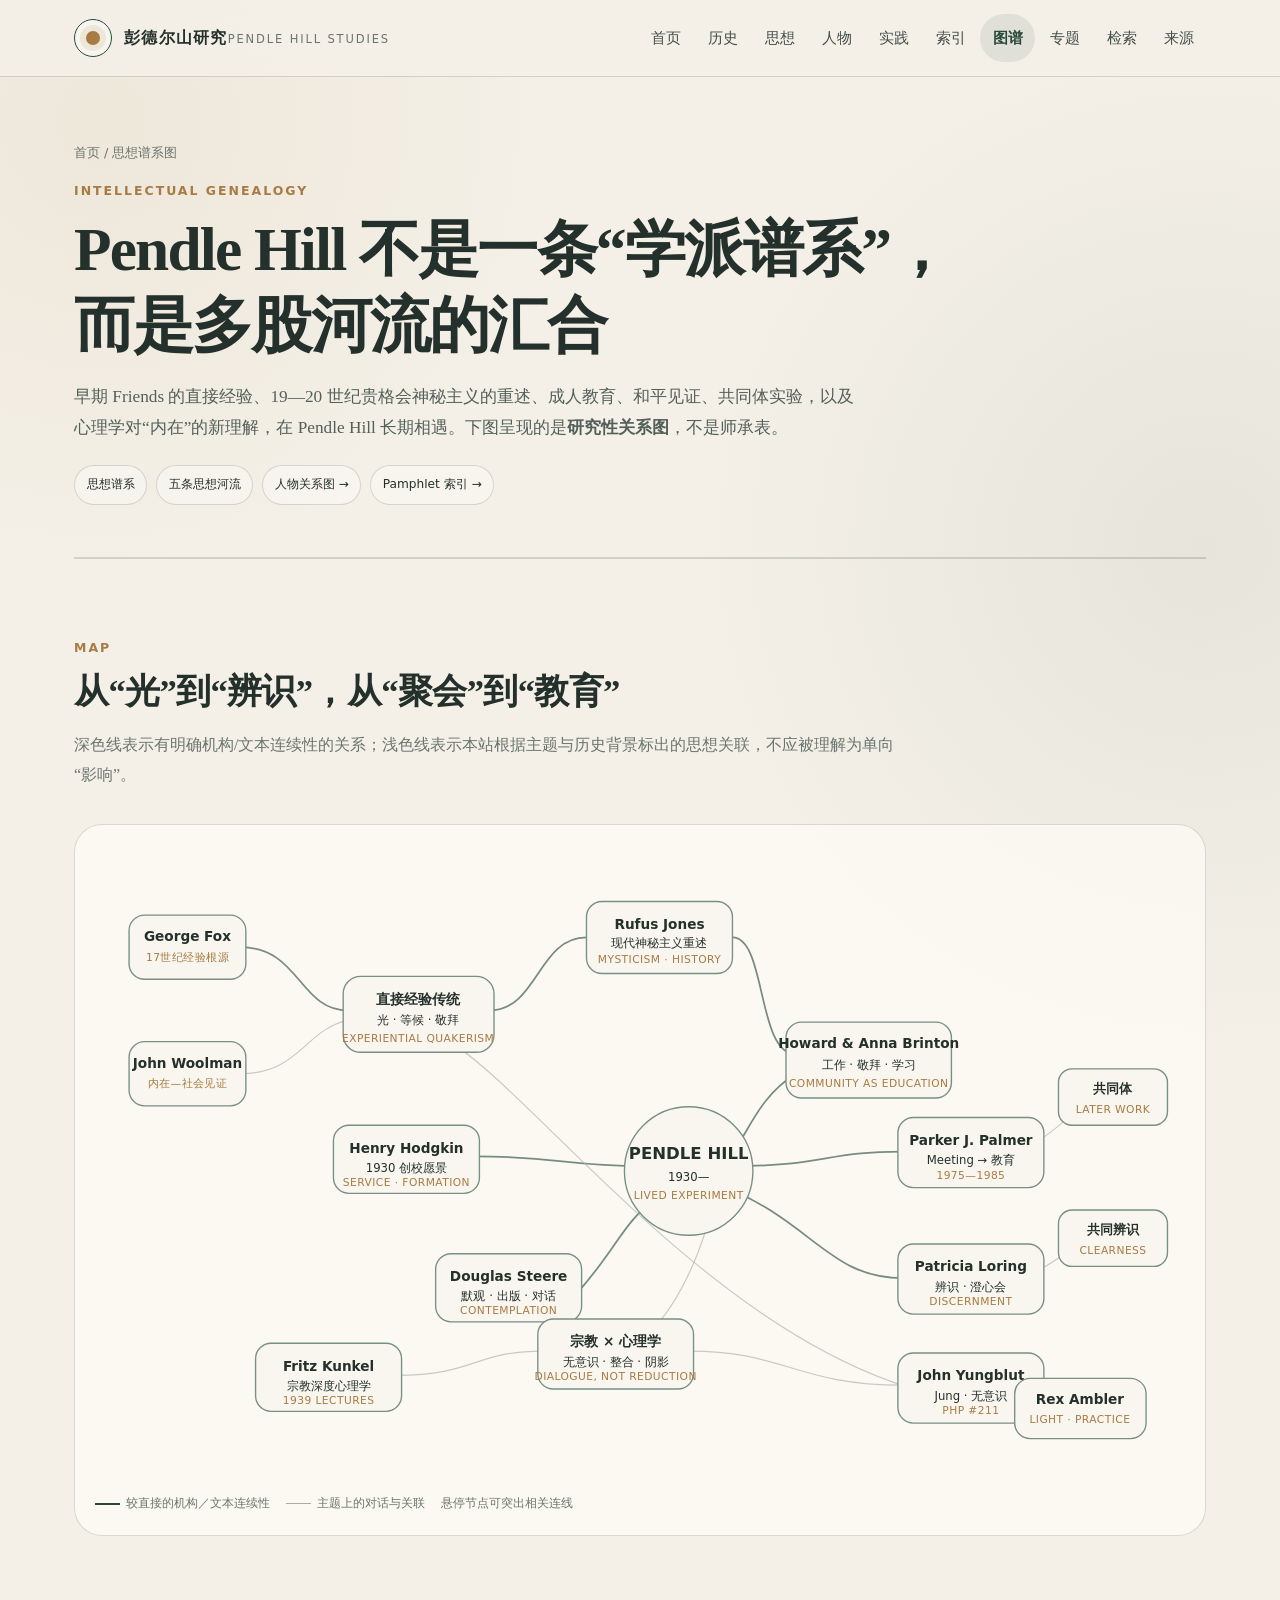
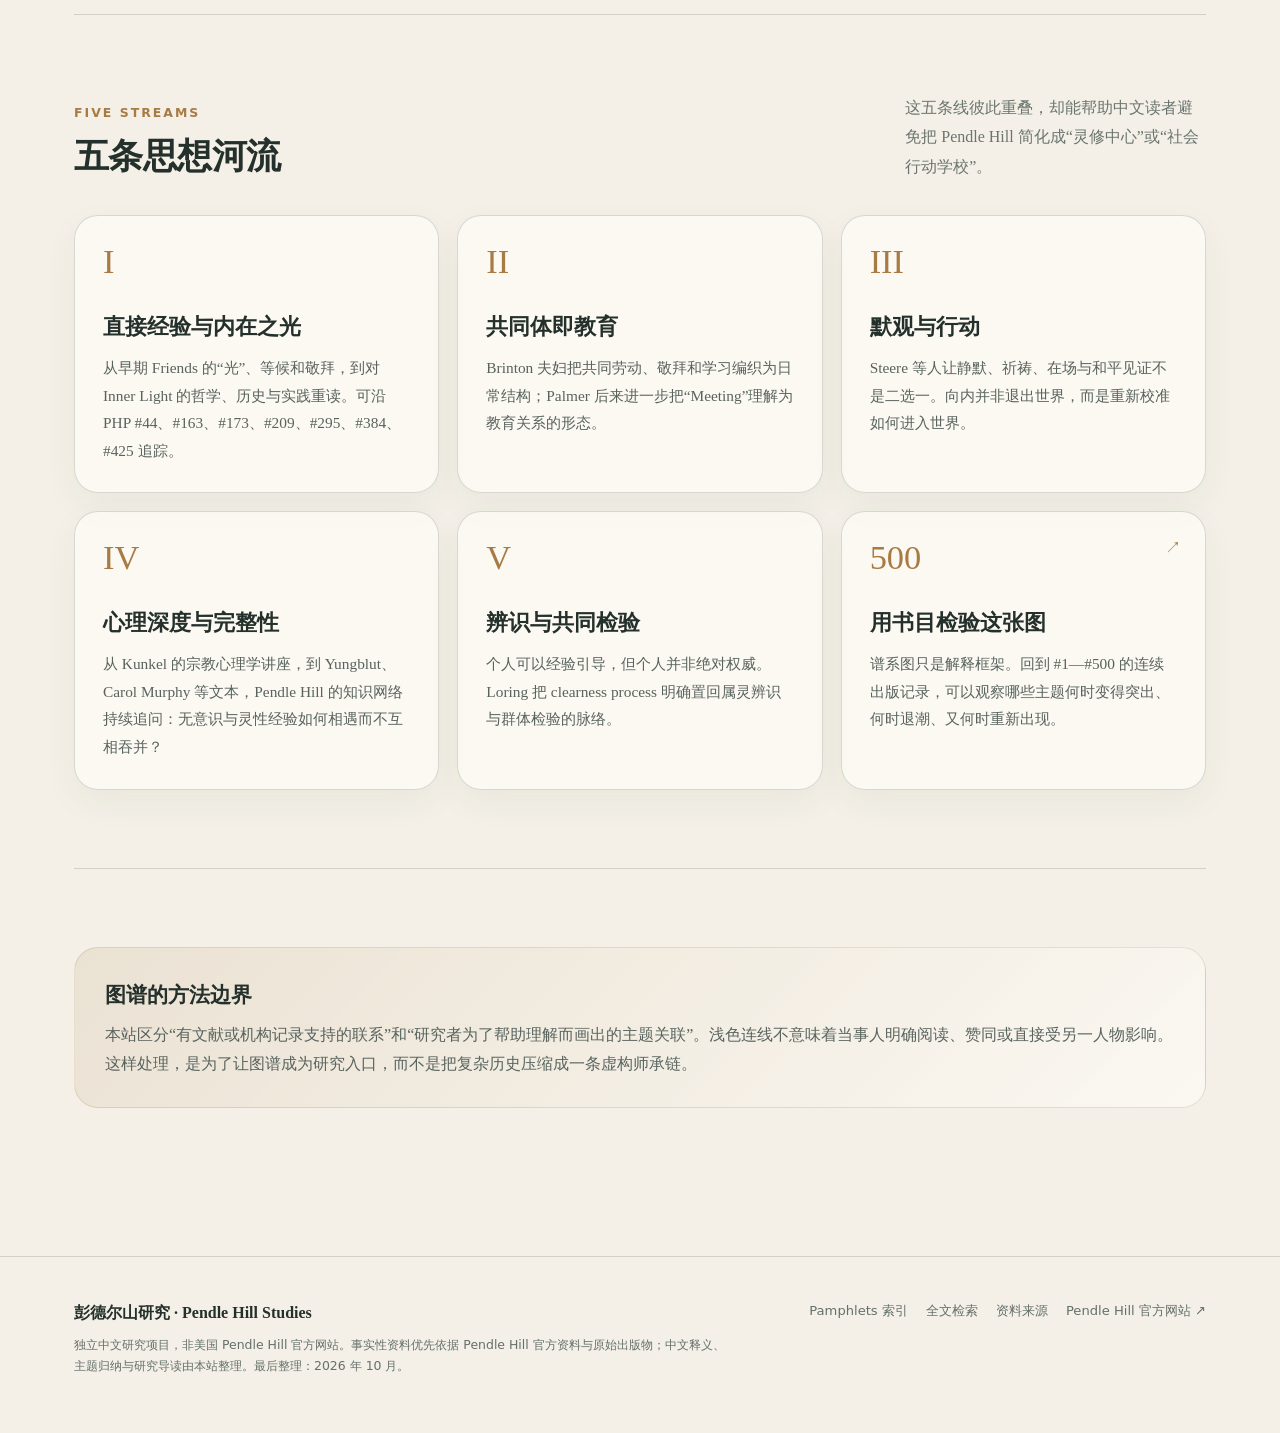
==== commit 742b4b43: "Audit and refine title wrapping across site" ====
--- a/genealogy.html
+++ b/genealogy.html
@@ -5,7 +5,7 @@
   <meta name="description" content="Pendle Hill 思想谱系图：从早期贵格会、内在之光、Rufus Jones、Brinton、Steere 到 Palmer、Loring 与当代实践。">
   <title>思想谱系图｜彭德尔山研究</title>
   <link rel="icon" href="assets/favicon.svg" type="image/svg+xml">
-  <link rel="stylesheet" href="assets/style.css">
+  <link rel="stylesheet" href="assets/style.css?v=20261004-title-audit2">
 </head>
 <body data-page="genealogy">
 <header data-site-header></header>
@@ -20,7 +20,7 @@
   </section>
 
   <section class="section" id="map">
-    <div class="section-head">
+    <div class="section-head section-head--wide">
       <div><div class="kicker">Map</div><h2>从“光”到“辨识”，从“聚会”到“教育”</h2></div>
       <p>深色线表示有明确机构/文本连续性的关系；浅色线表示本站根据主题与历史背景标出的思想关联，不应被理解为单向“影响”。</p>
     </div>
@@ -93,4 +93,4 @@
 <script src="assets/site.js"></script>
 <script src="assets/research.js"></script>
 </body>
-</html>+</html>
--- a/assets/style.css
+++ b/assets/style.css
@@ -104,21 +104,23 @@
 .section{padding:78px 0;border-top:1px solid var(--line)}
 .section-head{
   display:grid;
-  grid-template-columns:minmax(0,1.1fr) minmax(280px,.9fr);
-  gap:clamp(28px,4vw,70px);
+  grid-template-columns:minmax(0,1.45fr) minmax(260px,.55fr);
+  gap:clamp(28px,3vw,44px);
   align-items:end;
   margin-bottom:34px
 }
 .section-head>div{min-width:0}
 .section-head h2{
   margin:0;
-  font-size:clamp(29px,3.2vw,44px);
-  line-height:1.4;
+  font-size:clamp(28px,2.7vw,38px);
+  line-height:1.42;
   letter-spacing:-.018em;
   max-width:100%;
   text-wrap:balance
 }
 .section-head p{margin:0;color:var(--muted);max-width:34rem;line-height:1.85}
+.section-head--wide{grid-template-columns:minmax(0,1fr);gap:14px;align-items:start}
+.section-head--wide p{max-width:52rem}
 .kicker{font-family:ui-sans-serif,system-ui,-apple-system,"PingFang SC","Microsoft YaHei",sans-serif;color:var(--ochre);font-size:.78rem;letter-spacing:.16em;text-transform:uppercase;font-weight:700;margin-bottom:8px}
 
 .grid-3{display:grid;grid-template-columns:repeat(3,1fr);gap:18px}
@@ -132,9 +134,11 @@
 .card-link:hover{transform:translateY(-3px);border-color:rgba(41,73,61,.28);box-shadow:0 18px 45px rgba(39,51,46,.09)}
 .card-link:after{content:"↗";position:absolute;right:24px;top:22px;color:var(--ochre)}
 
-.band{background:var(--forest);color:#edf3ef;border-radius:32px;padding:44px;display:grid;grid-template-columns:minmax(0,1.1fr) minmax(0,.9fr);gap:36px;align-items:center;box-shadow:var(--shadow)}
-.band h2{margin:0 0 14px;font-size:clamp(30px,3.4vw,40px);line-height:1.4;letter-spacing:-.018em;text-wrap:balance}
+.band{background:var(--forest);color:#edf3ef;border-radius:32px;padding:44px;display:grid;grid-template-columns:minmax(0,1.25fr) minmax(0,.75fr);gap:36px;align-items:center;box-shadow:var(--shadow)}
+.band h2{margin:0 0 14px;font-size:clamp(29px,3.15vw,38px);line-height:1.42;letter-spacing:-.018em;text-wrap:balance}
 .band p{color:#d3dfd9;margin:0;max-width:42rem}
+.band--wide-title{grid-template-columns:minmax(0,1.55fr) minmax(0,.45fr)}
+.band--wide-title h2{font-size:clamp(28px,2.8vw,34px)}
 .band .quote{font-size:1.22rem;line-height:1.75;border-left:2px solid rgba(255,255,255,.25);padding-left:24px;color:#fffdf8}
 .band .quote small{display:block;margin-top:14px;color:#b9cbc2;font-family:ui-sans-serif,system-ui,-apple-system,"PingFang SC","Microsoft YaHei",sans-serif;font-size:.78rem;letter-spacing:.06em}
 
@@ -168,7 +172,7 @@
 .prose strong{color:var(--ink)}
 .prose blockquote{margin:2rem 0;padding:18px 22px;border-left:3px solid var(--ochre);background:rgba(255,253,248,.55);color:#45514c}
 
-.split{display:grid;grid-template-columns:minmax(0,1.2fr) minmax(280px,.8fr);gap:46px;align-items:start}
+.split{display:grid;grid-template-columns:minmax(0,1.55fr) minmax(280px,.45fr);gap:42px;align-items:start}
 .sticky-note{position:sticky;top:105px;background:rgba(255,253,248,.78);border:1px solid var(--line);border-radius:var(--radius);padding:26px}
 .sticky-note h3{margin:0 0 14px;font-size:1.15rem}
 .sticky-note ul{margin:0;padding-left:1.15rem;color:#59645f}
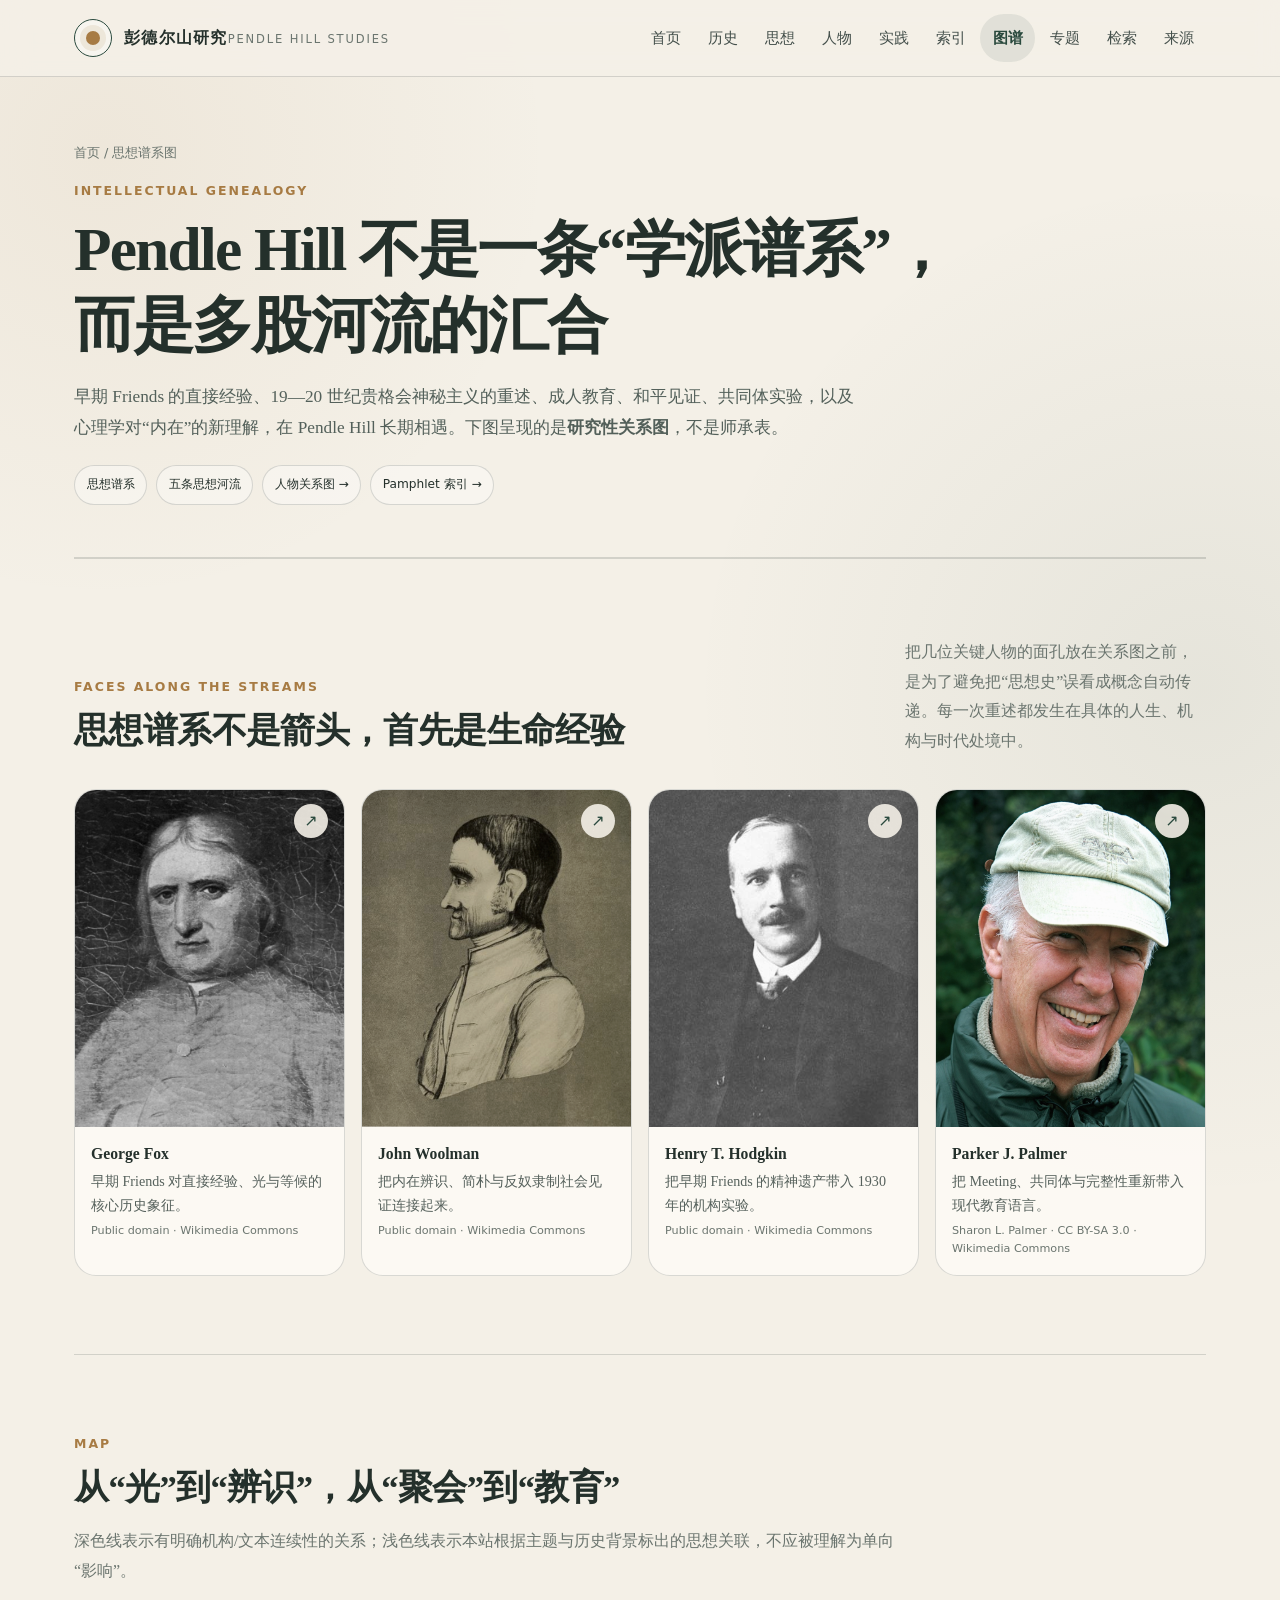
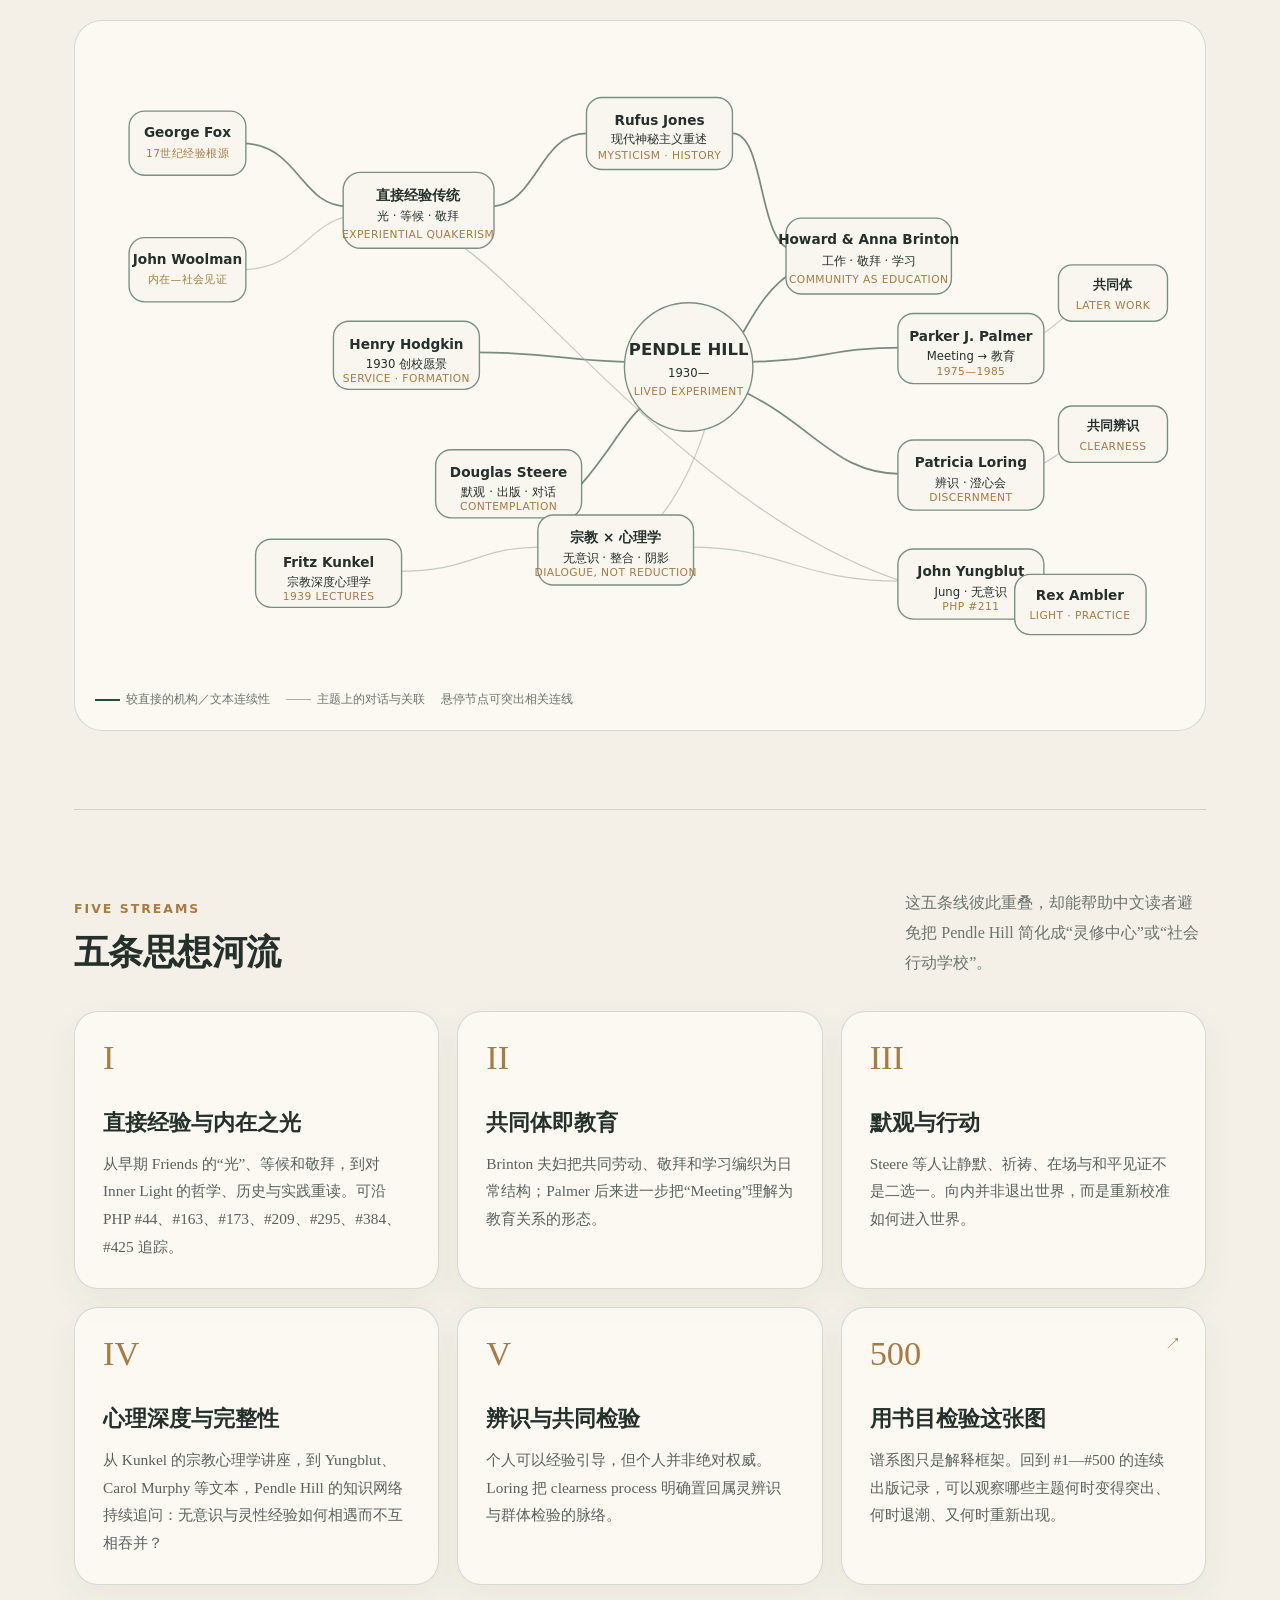
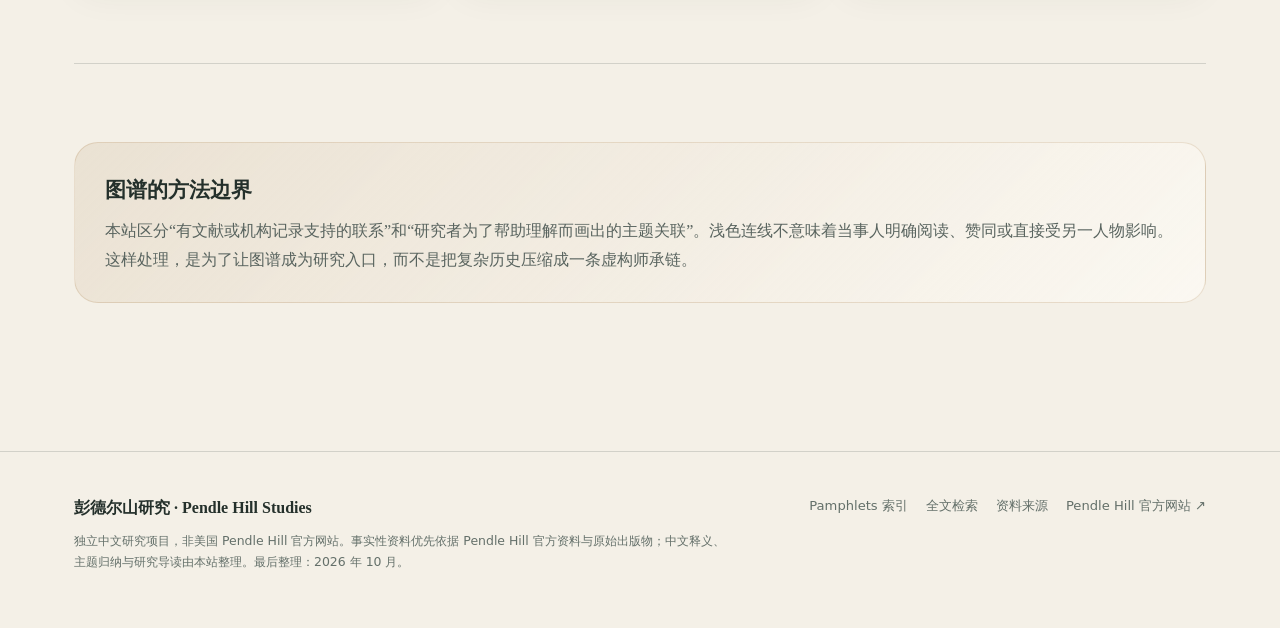
==== commit fd54ad83: "Add visual archive and video media across research center" ====
--- a/genealogy.html
+++ b/genealogy.html
@@ -5,7 +5,7 @@
   <meta name="description" content="Pendle Hill 思想谱系图：从早期贵格会、内在之光、Rufus Jones、Brinton、Steere 到 Palmer、Loring 与当代实践。">
   <title>思想谱系图｜彭德尔山研究</title>
   <link rel="icon" href="assets/favicon.svg" type="image/svg+xml">
-  <link rel="stylesheet" href="assets/style.css?v=20261004-title-audit2">
+  <link rel="stylesheet" href="assets/style.css?v=20261004-media1">
 </head>
 <body data-page="genealogy">
 <header data-site-header></header>
@@ -17,6 +17,31 @@
     <h1>Pendle Hill <br class="mobile-break">不是一条“学派谱系”，<br>而是多股河流的汇合</h1>
     <p>早期 Friends 的直接经验、19—20 世纪贵格会神秘主义的重述、成人教育、和平见证、共同体实验，以及心理学对“内在”的新理解，在 Pendle Hill 长期相遇。下图呈现的是<strong>研究性关系图</strong>，不是师承表。</p>
     <div class="subnav"><a href="#map">思想谱系</a><a href="#streams">五条思想河流</a><a href="network.html">人物关系图 →</a><a href="pamphlets.html">Pamphlet 索引 →</a></div>
+  </section>
+
+  <section class="section">
+    <div class="section-head">
+      <div><div class="kicker">Faces Along the Streams</div><h2>思想谱系不是箭头，首先是生命经验</h2></div>
+      <p>把几位关键人物的面孔放在关系图之前，是为了避免把“思想史”误看成概念自动传递。每一次重述都发生在具体的人生、机构与时代处境中。</p>
+    </div>
+    <div class="portrait-grid">
+      <figure class="portrait-card">
+        <a class="media-link" href="https://commons.wikimedia.org/wiki/File:Fox_by_Lely_2.jpg" target="_blank" rel="noopener"><img src="assets/media/george-fox.jpg" alt="George Fox 肖像" loading="lazy"></a>
+        <figcaption class="media-caption"><strong>George Fox</strong>早期 Friends 对直接经验、光与等候的核心历史象征。<span class="media-credit">Public domain · Wikimedia Commons</span></figcaption>
+      </figure>
+      <figure class="portrait-card">
+        <a class="media-link" href="https://commons.wikimedia.org/wiki/File:John_Woolman.jpg" target="_blank" rel="noopener"><img src="assets/media/john-woolman.jpg" alt="John Woolman 肖像" loading="lazy"></a>
+        <figcaption class="media-caption"><strong>John Woolman</strong>把内在辨识、简朴与反奴隶制社会见证连接起来。<span class="media-credit">Public domain · Wikimedia Commons</span></figcaption>
+      </figure>
+      <figure class="portrait-card">
+        <a class="media-link" href="https://commons.wikimedia.org/wiki/File:HenryHodgkin.jpg" target="_blank" rel="noopener"><img src="assets/media/henry-hodgkin.jpg" alt="Henry T. Hodgkin 肖像" loading="lazy"></a>
+        <figcaption class="media-caption"><strong>Henry T. Hodgkin</strong>把早期 Friends 的精神遗产带入 1930 年的机构实验。<span class="media-credit">Public domain · Wikimedia Commons</span></figcaption>
+      </figure>
+      <figure class="portrait-card">
+        <a class="media-link" href="https://commons.wikimedia.org/wiki/File:Parker_J._Palmer.jpg" target="_blank" rel="noopener"><img src="assets/media/parker-palmer.jpg" alt="Parker J. Palmer 肖像" loading="lazy"></a>
+        <figcaption class="media-caption"><strong>Parker J. Palmer</strong>把 Meeting、共同体与完整性重新带入现代教育语言。<span class="media-credit">Sharon L. Palmer · CC BY-SA 3.0 · Wikimedia Commons</span></figcaption>
+      </figure>
+    </div>
   </section>
 
   <section class="section" id="map">
--- a/assets/style.css
+++ b/assets/style.css
@@ -133,6 +133,36 @@
 .card-link{position:relative;transition:.2s ease}
 .card-link:hover{transform:translateY(-3px);border-color:rgba(41,73,61,.28);box-shadow:0 18px 45px rgba(39,51,46,.09)}
 .card-link:after{content:"↗";position:absolute;right:24px;top:22px;color:var(--ochre)}
+
+/* Visual research media */
+.media-feature{display:grid;grid-template-columns:minmax(0,1.35fr) minmax(300px,.65fr);gap:22px;align-items:stretch}
+.media-figure{margin:0;background:rgba(255,253,248,.72);border:1px solid var(--line);border-radius:28px;overflow:hidden;box-shadow:var(--shadow)}
+.media-figure img{width:100%;height:100%;object-fit:cover}
+.media-figure.landscape{display:grid;grid-template-rows:minmax(320px,1fr) auto}
+.media-figure.landscape img{min-height:320px;max-height:560px}
+.media-figure.portrait img{aspect-ratio:4/5;object-position:center top}
+.media-caption{padding:16px 18px 18px;color:#56615c;font-size:.88rem;line-height:1.65}
+.media-caption strong{display:block;color:var(--ink);font-size:1rem;margin-bottom:4px}
+.media-credit{display:block;margin-top:5px;font-family:ui-sans-serif,system-ui,-apple-system,"PingFang SC","Microsoft YaHei",sans-serif;font-size:.7rem;color:var(--muted)}
+.media-credit a{text-decoration:underline;text-decoration-color:rgba(41,73,61,.24);text-underline-offset:3px}
+.portrait-grid{display:grid;grid-template-columns:repeat(4,1fr);gap:16px}
+.portrait-grid.three{grid-template-columns:repeat(3,1fr)}
+.portrait-card{margin:0;background:rgba(255,253,248,.7);border:1px solid var(--line);border-radius:22px;overflow:hidden}
+.portrait-card img{width:100%;aspect-ratio:4/5;object-fit:cover;object-position:center top;filter:saturate(.82) contrast(.98)}
+.portrait-card .media-caption{padding:14px 16px 16px}
+.portrait-card .media-caption strong{font-size:.98rem}
+.video-panel{display:grid;grid-template-columns:minmax(0,1.28fr) minmax(260px,.72fr);gap:22px;align-items:stretch}
+.video-frame{position:relative;aspect-ratio:16/9;background:#17231f;border-radius:26px;overflow:hidden;box-shadow:var(--shadow)}
+.video-frame iframe{position:absolute;inset:0;width:100%;height:100%;border:0}
+.video-copy{border:1px solid var(--line);background:rgba(255,253,248,.68);border-radius:26px;padding:28px;display:flex;flex-direction:column;justify-content:center}
+.video-copy h3{font-size:1.45rem;line-height:1.35;margin:8px 0 12px}
+.video-copy p{margin:0;color:#59645f}
+.video-kicker{font-family:ui-sans-serif,system-ui,-apple-system,"PingFang SC","Microsoft YaHei",sans-serif;color:var(--ochre);font-size:.72rem;letter-spacing:.14em;text-transform:uppercase;font-weight:700}
+.media-note{margin-top:12px;font-family:ui-sans-serif,system-ui,-apple-system,"PingFang SC","Microsoft YaHei",sans-serif;color:var(--muted);font-size:.72rem}
+.media-pair{display:grid;grid-template-columns:repeat(2,1fr);gap:18px}
+.media-pair .media-figure img{aspect-ratio:4/3;object-fit:cover}
+.media-link{display:block;position:relative}
+.media-link:after{content:"↗";position:absolute;right:16px;top:14px;width:34px;height:34px;border-radius:50%;display:grid;place-items:center;background:rgba(244,240,231,.9);color:var(--forest);font-family:ui-sans-serif,system-ui,sans-serif}
 
 .band{background:var(--forest);color:#edf3ef;border-radius:32px;padding:44px;display:grid;grid-template-columns:minmax(0,1.25fr) minmax(0,.75fr);gap:36px;align-items:center;box-shadow:var(--shadow)}
 .band h2{margin:0 0 14px;font-size:clamp(29px,3.15vw,38px);line-height:1.42;letter-spacing:-.018em;text-wrap:balance}
@@ -325,6 +355,9 @@
   .digital-grid{grid-template-columns:1fr 1fr}
   .evidence-grid,.relation-list{grid-template-columns:1fr}
   .band{grid-template-columns:1fr}
+  .media-feature,.video-panel{grid-template-columns:1fr}
+  .portrait-grid{grid-template-columns:1fr 1fr}
+  .portrait-grid.three{grid-template-columns:1fr 1fr}
   .split{grid-template-columns:1fr}
   .sticky-note{position:static}
   .people-grid{grid-template-columns:1fr 1fr}
@@ -341,6 +374,12 @@
   .section-head{grid-template-columns:1fr;gap:14px;align-items:start}
   .section-head h2{font-size:clamp(28px,8vw,36px);line-height:1.42}
   .grid-3,.grid-4,.term-grid,.people-grid,.library-grid,.digital-grid,.metric-grid,.evidence-grid,.relation-list{grid-template-columns:1fr}
+  .portrait-grid,.portrait-grid.three,.media-pair{grid-template-columns:1fr}
+  .media-feature{gap:16px}
+  .media-figure.landscape{grid-template-rows:minmax(230px,1fr) auto}
+  .media-figure.landscape img{min-height:230px;max-height:380px}
+  .video-copy{padding:22px}
+  .video-copy h3{font-size:1.3rem}
   .research-toolbar{grid-template-columns:1fr}
   .research-toolbar input{grid-column:auto}
   .database-status{align-items:flex-start;flex-direction:column;gap:4px}
